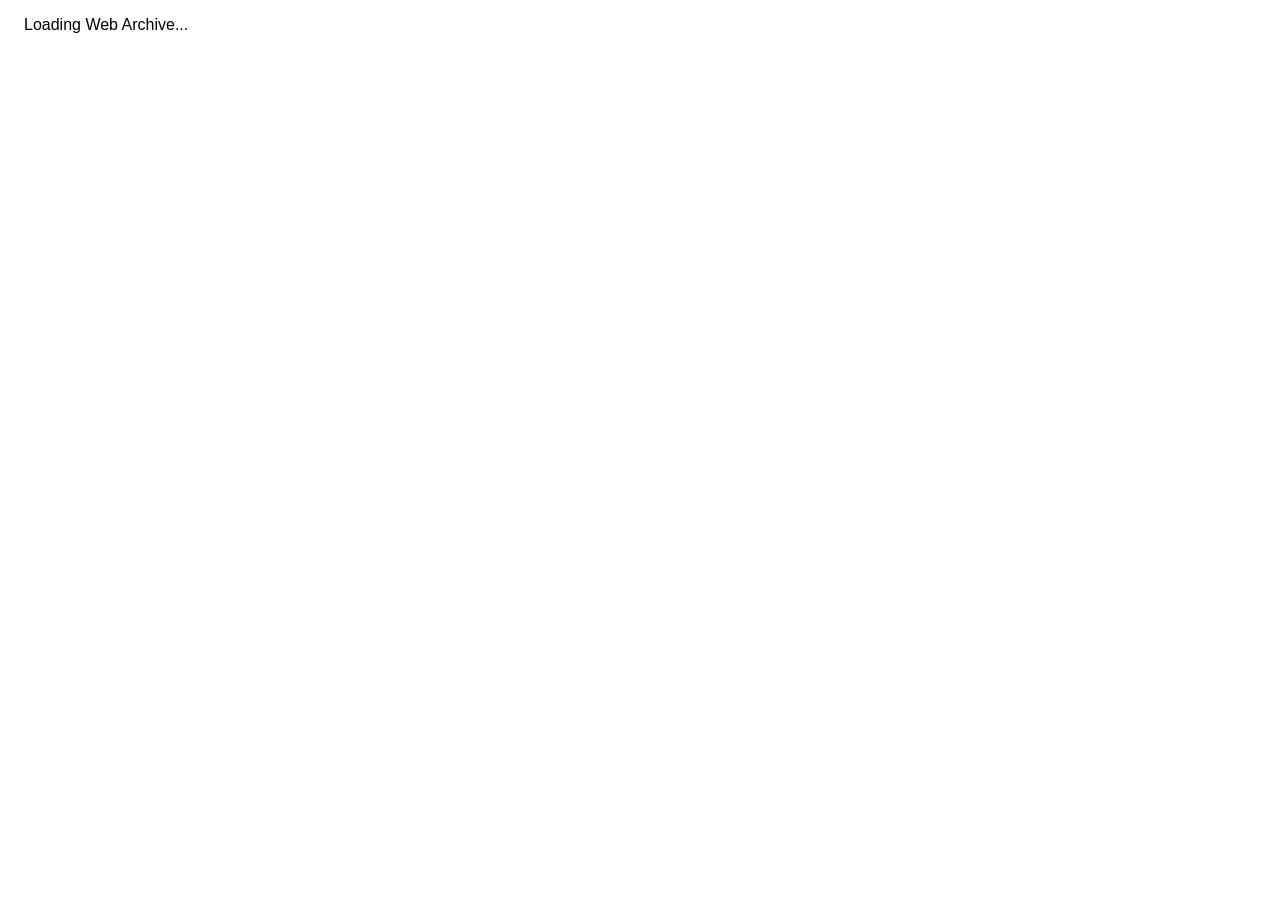
==== index.html @ bb8e271a "Initial commit" ====
<html>
<head>
</head>
<body>
<div style="font-family: sans-serif; font-size: 16px; margin: 1em" id="msg">Loading Web Archive...</div>
<script src="/index.js"></script>
<script src="/init.js"></script>
</body>
</html>
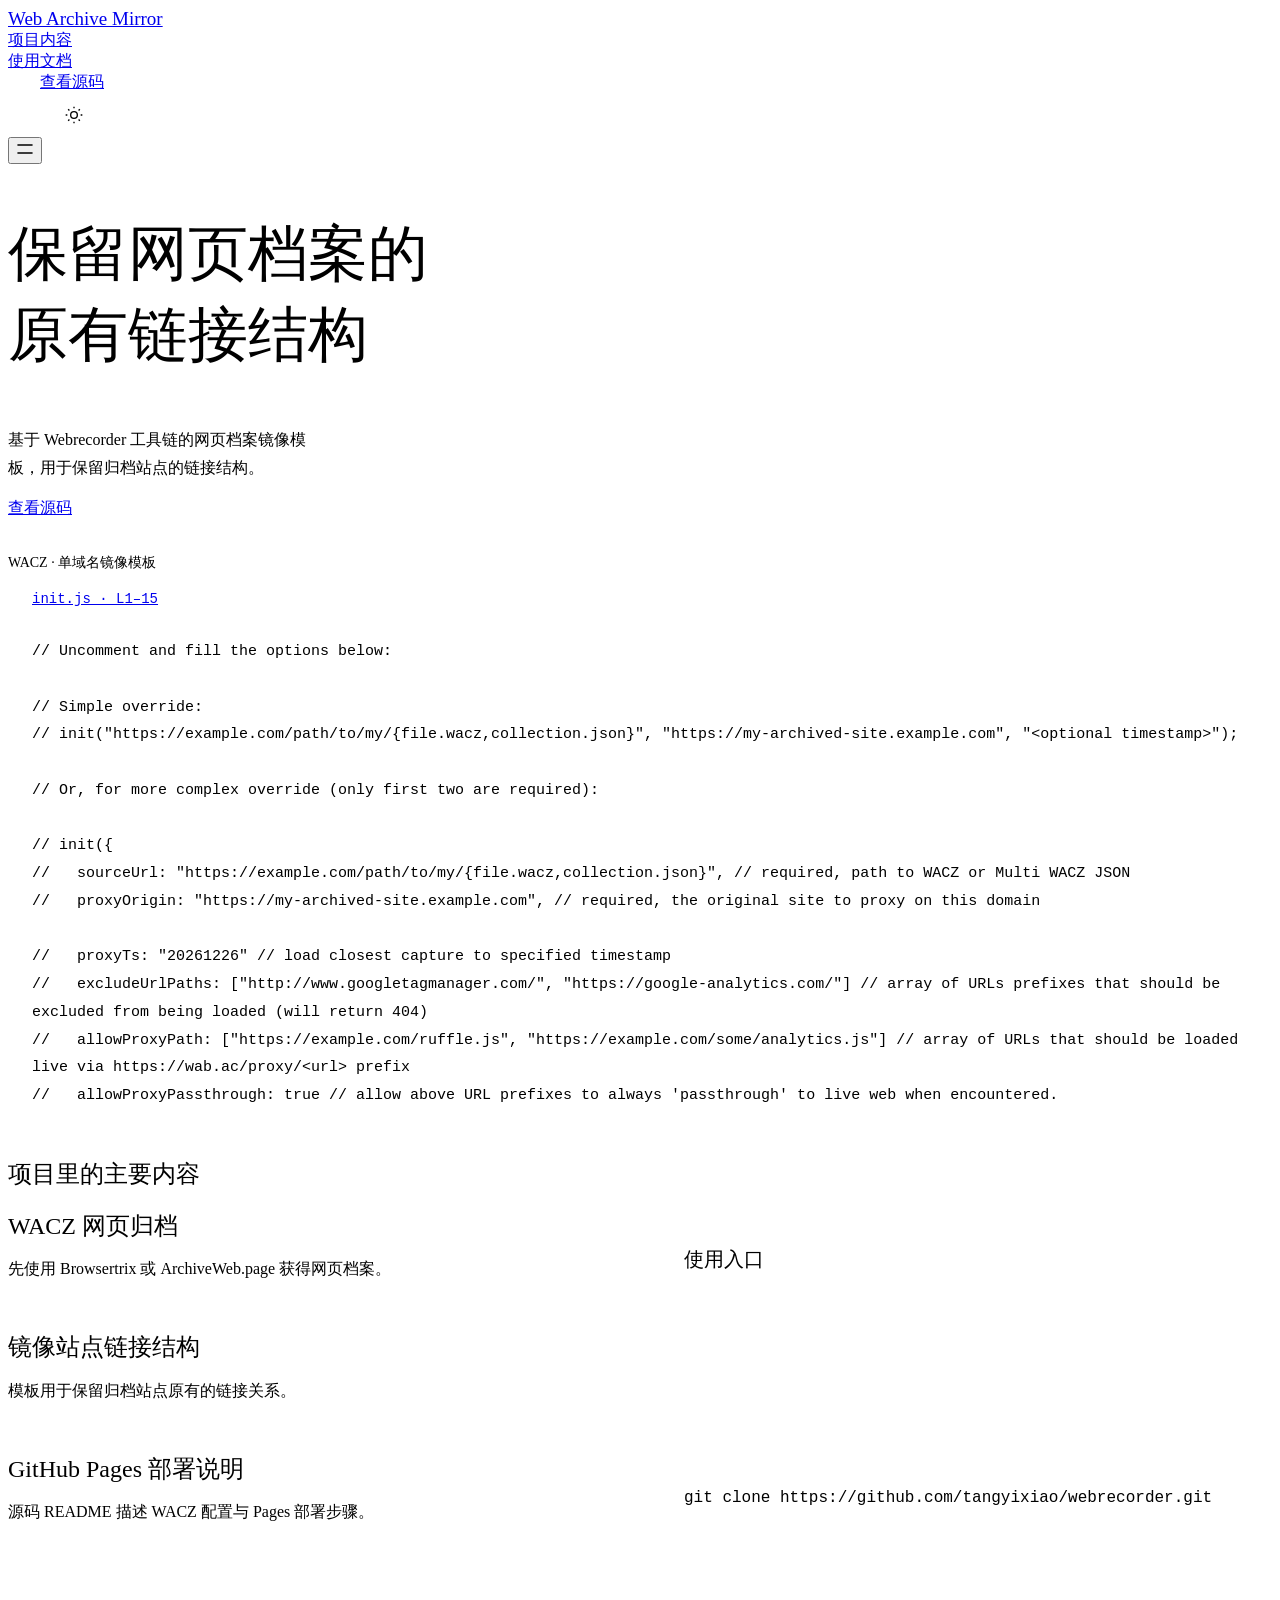
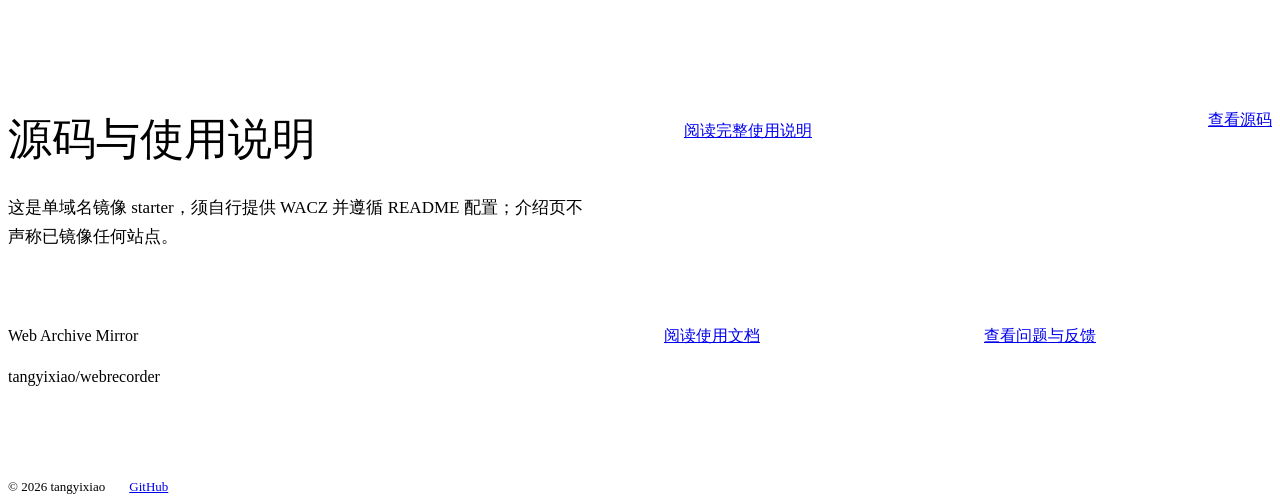
==== commit b8d0881c: "docs(pages): add project introduction website" ====
--- a/index.html
+++ b/index.html
@@ -1,9 +1,29 @@
-<html>
-<head>
-</head>
-<body>
-<div style="font-family: sans-serif; font-size: 16px; margin: 1em" id="msg">Loading Web Archive...</div>
-<script src="/index.js"></script>
-<script src="/init.js"></script>
-</body>
-</html>
+<!doctype html><html lang="zh-CN" data-type="software" data-radius="sharp" data-buttons="solid" data-motion data-page-mode="short" data-project="webrecorder"><head><meta charset="utf-8"><meta name="viewport" content="width=device-width, initial-scale=1, viewport-fit=cover"><meta name="page-type" content="software"><meta name="site-kind" content="software"><title>Web Archive Mirror · 保留网页档案的 原有链接结构</title><meta name="description" content="基于 Webrecorder 工具链的网页档案镜像模板，用于保留归档站点的链接结构。"><link rel="stylesheet" href="assets/system.css"><link rel="stylesheet" href="assets/ui/cards.css"><link rel="stylesheet" href="assets/motion/motion.css"><link rel="stylesheet" href="assets/layout/layout.css"><link rel="stylesheet" href="assets/page.css"><!-- <html lang="en" data-radius="sharp">; keep this <style> after the links: layout.css resets --ly-scale -->
+<style>
+:root {
+  --p-bg: #fafafa; --p-surface: #f0f1f3; --p-ink: #171717; --p-muted: #595959;
+  --p-accent: #1748ca; --p-accent-ink: #fafafa; --p-action: #1748ca; --p-action-ink: #fafafa;
+  --p-inv-bg: #171717; --p-inv-surface: #242424; --p-inv-ink: #fafafa; --p-inv-muted: #9b9b9b;
+  --p-inv-accent: #fafafa; --p-inv-accent-ink: #171717; --p-inv-action: #fafafa; --p-inv-action-ink: #171717;
+  --font-display: "Geist", system-ui, sans-serif;
+  --font-text: "Geist", system-ui, sans-serif;
+  --font-mono: "Geist Mono", ui-monospace, "SFMono-Regular", Menlo, Consolas, monospace;
+  --display-weight: 500;
+  --display-tracking: -0.035em;
+  --display-tracking-xl: -0.045em;
+}
+</style><style>html[data-theme="light"]{--p-bg:#fafafa;--p-surface:#f0f1f3;--p-ink:#171717;--p-muted:#595959;--p-accent:#1748ca;--p-accent-ink:#ffffff;--p-action:#1748ca;--p-action-ink:#ffffff;color-scheme:light}html[data-theme="dark"]{--p-bg:#131517;--p-surface:#202427;--p-ink:#f0f1f2;--p-muted:#b5bbc1;--p-accent:#a4c2ff;--p-accent-ink:#131517;--p-action:#a4c2ff;--p-action-ink:#131517;color-scheme:dark}</style><script src="assets/theme.js"></script><link rel="icon" href="favicon.svg" type="image/svg+xml"></head><body><!-- source: tangyixiao/webrecorder; hero: split; brand/material override of dealer recorded in plans. --><header class="nav"><div class="wrap nav__bar"><a class="skip-link" href="#top">跳到正文</a><a class="nav__logo" href="#top">Web Archive Mirror</a><nav class="nav__links" aria-label="章节导航"><div class="nav__item"><a class="nav__link" href="#work">项目内容</a></div><div class="nav__item"><a class="nav__link" href="docs.html">使用文档</a></div></nav><div class="nav__actions"><a class="btn btn--primary" href="https://github.com/tangyixiao/webrecorder">查看源码</a><button class="theme-toggle" type="button" data-theme-toggle aria-label="切换深浅色" aria-pressed="false"><svg width="20" height="20" viewBox="0 0 24 24" fill="none" stroke="currentColor" stroke-width="1.6" aria-hidden="true"><circle cx="12" cy="12" r="4"/><path d="M12 2v2m0 16v2M2 12h2m16 0h2M5 5l1.5 1.5m11 11L19 19M5 19l1.5-1.5m11-11L19 5"/></svg></button></div><button class="nav__toggle" type="button" aria-expanded="false" aria-label="菜单"><svg width="18" height="18" viewBox="0 0 18 18" aria-hidden="true"><path d="M2 5h14M2 13h14" stroke="currentColor" stroke-width="1.6" stroke-linecap="round"/></svg></button></div></header><main><section class="hero hero--split" id="top"><div class="wrap"><div class="hero-text grid hero__grid"><div class="hero__text span-5"><h1 id="hero-h">保留网页档案的<br>原有链接结构</h1><p class="hero__lead">基于 Webrecorder 工具链的网页档案镜像模板，用于保留归档站点的链接结构。</p><div class="btn-row"><a class="btn btn--primary" href="https://github.com/tangyixiao/webrecorder">查看源码</a></div><p class="project-fact">WACZ · 单域名镜像模板</p></div><div class="hero__media span-6 start-7 material-media"><div class="source-preview" data-visual><a class="source-path" href="https://github.com/tangyixiao/webrecorder/blob/bb8e271a82b9e093eb609e6050a3a0c9da90dc49/init.js#L1-L15">init.js · L1–15</a><pre><code>// Uncomment and fill the options below:
+
+// Simple override:
+// init(&quot;https://example.com/path/to/my/{file.wacz,collection.json}&quot;, &quot;https://my-archived-site.example.com&quot;, &quot;&lt;optional timestamp&gt;&quot;);
+
+// Or, for more complex override (only first two are required):
+
+// init({
+//   sourceUrl: &quot;https://example.com/path/to/my/{file.wacz,collection.json}&quot;, // required, path to WACZ or Multi WACZ JSON
+//   proxyOrigin: &quot;https://my-archived-site.example.com&quot;, // required, the original site to proxy on this domain
+
+//   proxyTs: &quot;20261226&quot; // load closest capture to specified timestamp
+//   excludeUrlPaths: [&quot;http://www.googletagmanager.com/&quot;, &quot;https://google-analytics.com/&quot;] // array of URLs prefixes that should be excluded from being loaded (will return 404)
+//   allowProxyPath: [&quot;https://example.com/ruffle.js&quot;, &quot;https://example.com/some/analytics.js&quot;] // array of URLs that should be loaded live via https://wab.ac/proxy/&lt;url&gt; prefix
+//   allowProxyPassthrough: true // allow above URL prefixes to always &#x27;passthrough&#x27; to live web when encountered.</code></pre></div></div></div></div></section><section class="section ground-surface" id="work"><div class="wrap"><div class="section-head"><h2>项目里的主要内容</h2></div><div class="work-grid"><ul class="feature-rows"><li><h3>WACZ 网页归档</h3><p>先使用 Browsertrix 或 ArchiveWeb.page 获得网页档案。</p></li><li><h3>镜像站点链接结构</h3><p>模板用于保留归档站点原有的链接关系。</p></li><li><h3>GitHub Pages 部署说明</h3><p>源码 README 描述 WACZ 配置与 Pages 部署步骤。</p></li></ul><div class="work-material"><div class="usage-block"><p>使用入口</p><pre><code>git clone https://github.com/tangyixiao/webrecorder.git</code></pre><a class="link" href="https://github.com/tangyixiao/webrecorder/blob/main/README.md">阅读完整使用说明</a></div></div></div></div></section></main><footer class="footer closing footer--columns" id="use"><div class="wrap"><div class="closing-head"><h2>源码与使用说明</h2><p>这是单域名镜像 starter，须自行提供 WACZ 并遵循 README 配置；介绍页不声称已镜像任何站点。</p><a class="btn btn--primary" href="https://github.com/tangyixiao/webrecorder">查看源码</a></div><div class="closing-directory"><div class="footer__grid"><div><p class="footer-name">Web Archive Mirror</p><p>tangyixiao/webrecorder</p></div><div class="resource-links"><a class="link" href="https://github.com/tangyixiao/webrecorder/blob/main/README.md">阅读使用文档</a><a class="link" href="https://github.com/tangyixiao/webrecorder/issues">查看问题与反馈</a></div></div><div class="footer__legal"><span>© 2026 tangyixiao</span><a href="https://github.com/tangyixiao/webrecorder">GitHub</a></div></div></div></footer><script type="module" src="assets/system.js"></script><script type="module" src="assets/motion/motion.js"></script><script type="module" src="assets/layout/layout.js"></script></body></html>
--- a/assets/page.css
+++ b/assets/page.css
@@ -0,0 +1,30 @@
+/* Page composition over the unmodified taste system. Source excerpts and photographs are the work. */
+:root{--font-text:"Geist","PingFang SC","Microsoft YaHei",sans-serif;--font-display:"Geist","PingFang SC","Microsoft YaHei",sans-serif}
+h1,h2,h3{font-weight:500;text-wrap:balance}h1{max-width:16ch}p{line-height:1.75}.nav__logo{font-size:19px;max-width:45%;overflow-wrap:anywhere}.nav__links{margin-left:auto}.nav__actions{margin-left:32px}.project-fact{margin-top:32px;font-size:14px;color:var(--muted)}
+.hero__text{min-width:0}.hero__lead{max-width:40ch}.hero__media.material-media{background:none;border:0;box-shadow:none}.hero__media.material-media> *{width:100%;height:100%;display:block}.material-media .source-preview{height:100%;min-height:480px}.project-picture{display:block;overflow:hidden;width:100%;height:100%;background:var(--surface)}.project-picture img{width:100%;height:100%;object-fit:cover;display:block}.picture--contain img{object-fit:contain}.picture--contain{background:var(--surface)}
+.material-stage{overflow:hidden;min-height:0}.material-stage>.project-picture{border-radius:0;background:transparent}.material-stage .picture--contain img{object-fit:contain}.source-preview{display:flex;flex-direction:column;border:1px solid var(--line);background:var(--surface);overflow:hidden;border-radius:var(--r-lg);color:var(--ink)}.source-path{font:500 14px/1.5 var(--font-mono);padding:20px 24px;border-bottom:1px solid var(--line);overflow-wrap:anywhere}.source-preview pre{margin:0;padding:28px 24px;overflow:auto;white-space:pre-wrap;overflow-wrap:anywhere;min-height:0;font:400 15px/1.85 var(--font-mono);color:var(--ink)}
+.project-fact:empty{display:none}.statement-source{margin-top:48px;height:320px}.statement-source .source-preview{height:100%}.hero--statement h1{max-width:18ch}.hero--statement .hero__lead{max-width:62ch}.hero--statement .hero__in{max-width:none}
+.hero__head{display:grid;grid-template-columns:minmax(0,7fr) minmax(0,4fr);gap:72px}.hero--product h1{font-size:clamp(42px,5vw,72px);max-width:18ch;letter-spacing:-.035em;line-height:1.1}.hero--product .hero__lead{margin-top:0}.hero--product .material-stage{height:100%;min-height:260px;margin-top:32px}.product-intro{align-self:start}.product-intro .project-fact{margin-top:24px}
+.work-grid{display:grid;grid-template-columns:minmax(0,5fr) minmax(0,6fr);gap:calc(100% / 12 + 24px)}.feature-rows{margin:0;padding:0;list-style:none}.feature-rows li{padding:24px 0;border-bottom:1px solid var(--line)}.feature-rows li:first-child{padding-top:0}.feature-rows h3{font-size:24px;line-height:1.4;margin:0 0 12px}.feature-rows p{margin:0;font-size:16px;line-height:1.75}.work-material{min-width:0;min-height:400px}.usage-block{height:100%;background:var(--surface);padding:32px;border:1px solid var(--line);border-radius:var(--r-lg);display:flex;flex-direction:column;gap:24px;justify-content:center}.usage-block>p{font-size:20px;margin:0}.usage-block pre{font:400 16px/1.8 var(--font-mono);margin:0;white-space:pre-wrap;overflow-wrap:anywhere}.usage-block .link{align-self:flex-start}.supporting-pictures{display:grid;grid-template-columns:1fr;gap:24px;height:100%;max-height:480px}.supporting-pictures>.project-picture{min-height:0;max-height:228px}.supporting-pictures>.project-picture:only-child{max-height:480px}
+.photo-pair{display:grid;grid-template-columns:1fr 1fr;gap:24px;height:calc(100% - 140px);min-height:300px;max-height:520px}.photo-pair a{display:block;overflow:hidden}.photo-pair img{width:100%;height:100%;object-fit:cover;display:block}.flag-field{display:grid;grid-template-columns:repeat(4,1fr);gap:48px;align-items:center;justify-items:center;width:100%;height:100%}.flag-field a{display:block;width:100%;overflow:hidden}.flag-field img{display:block;width:100%;height:auto;max-height:320px;object-fit:contain;image-rendering:auto}
+.closing-head{display:grid;grid-template-columns:1fr auto;gap:24px 72px;align-content:start}.closing-head h2{grid-column:1;font-size:clamp(30px,3.4vw,48px);margin:0}.closing-head>p{grid-column:1;max-width:68ch;margin:0;font-size:17px}.closing-head>.btn{grid-column:2;grid-row:1/3;align-self:start}.closing-directory{display:flex;flex-direction:column;justify-content:flex-end;min-height:0}.footer.closing>.wrap{display:grid;grid-template-rows:1fr 1fr;gap:48px}.footer__grid{display:grid;grid-template-columns:1fr 1fr;gap:48px}.footer-name{font-size:32px;line-height:1.3;font-weight:500;margin:0 0 16px}.footer__grid p{font-size:16px}.resource-links{display:grid;grid-template-columns:1fr 1fr;gap:18px 32px;align-content:start}.resource-links .link{font-size:16px;overflow-wrap:anywhere;justify-self:start}.footer__legal{display:flex;align-items:baseline;flex-wrap:wrap;gap:24px;font-size:13px;border-top:1px solid var(--line);margin-top:48px;padding-top:24px}.credits summary{cursor:pointer}.credits ul{padding-left:16px}.credits a{overflow-wrap:anywhere}
+html[data-project="OJ-NEXUS"] .source-preview,html[data-project="OJ-NEXUS"] .usage-block{border-radius:4px}html[data-project="OJ-NEXUS"] *{animation:none!important}
+@media(min-width:640px) and (max-width:1023px){.work-grid{grid-template-columns:1fr;gap:32px}.feature-rows{display:grid;grid-template-columns:repeat(3,1fr);gap:24px}.feature-rows li{padding:0;border:0}.feature-rows h3{font-size:20px}.work-material{min-height:260px;height:300px}.hero__head{gap:32px}.material-media .source-preview{min-height:240px}.photo-pair{height:440px}.statement-source{height:300px}}
+@media(max-width:639px){.nav__logo{font-size:16px;max-width:48%}.nav__actions{margin-left:auto}.nav__actions .btn{padding-inline:16px;font-size:14px}.hero--split h1,.hero--statement h1,.hero--product h1{font-size:clamp(30px,9vw,38px);line-height:1.15;max-width:18ch}.hero__lead{font-size:18px;line-height:1.65}.project-fact{margin-top:16px;font-size:13px}.hero__media.material-media{height:auto;min-height:0;flex:1}.material-media .source-preview{min-height:0;height:100%}.source-path{padding:12px 16px;font-size:13px}.source-preview pre{padding:16px;font-size:13px;line-height:1.7}.hero__head{display:block}.hero--product .hero__lead{margin-top:20px}.hero--product .material-stage{min-height:180px;margin-top:24px;flex:1}.hero--product .hero__in{display:flex;flex-direction:column}.hero--product .product-intro .project-fact{margin-top:16px}.work-grid{grid-template-columns:1fr;gap:32px}.feature-rows{display:block}.feature-rows li{padding:16px 0}.feature-rows h3{font-size:20px;margin-bottom:8px}.feature-rows p{font-size:16px}.work-material{min-height:220px;height:260px}.usage-block{padding:24px;gap:16px}.usage-block pre{font-size:14px}.photo-pair{grid-template-columns:1fr;gap:16px;height:calc(100% - 130px);max-height:none;min-height:0}.photo-pair a{min-height:180px}.flag-field{grid-template-columns:repeat(2,1fr);gap:24px}.flag-field img{max-height:140px}.statement-source{height:220px;margin-top:24px}.closing-head{display:flex;flex-direction:column;gap:24px}.closing-head>p{font-size:16px}.closing-head>.btn{align-self:stretch}.footer.closing>.wrap{grid-template-rows:auto 1fr;gap:48px}.footer__grid{grid-template-columns:1fr;gap:24px}.footer-name{font-size:28px}.resource-links{gap:16px}.footer__legal{margin-top:32px;gap:16px}.supporting-pictures{max-height:260px;grid-template-columns:1fr 1fr;gap:12px}.supporting-pictures>.project-picture{max-height:none}.photo-pair img{object-fit:cover}#work:has(.work-grid){--hm:2}#use{--hm:2}}
+.skip-link{position:absolute;left:-10000px;top:auto;width:1px;height:1px;overflow:hidden}.skip-link:focus{left:var(--gutter);top:8px;width:auto;height:auto;background:var(--bg);padding:16px;z-index:20}.hero__head>:first-child{grid-column:1}.hero__head>.product-intro{grid-column:2}.hero--product .hero__stage.material-stage{border-radius:0}
+@media(min-width:640px) and (max-width:1023px){.work-material{height:42vh;min-height:320px}.supporting-pictures{max-height:none}.supporting-pictures>.project-picture:only-child{max-height:none}.supporting-pictures>.project-picture{max-height:none;flex:1}.supporting-pictures{grid-template-rows:1fr 1fr}}
+@media(max-width:639px){#work:has(.work-grid),#use{--hm:1}.nav__logo{max-width:53%;font-size:15px}.nav__actions{margin-left:auto}.nav__actions .btn{padding-inline:12px}.hero--product .hero__stage.material-stage{aspect-ratio:auto;flex:1}.hero__head>:first-child,.hero__head>.product-intro{grid-column:auto}}
+.theme-toggle{height:44px;width:44px;display:grid;place-items:center;flex:0 0 44px;cursor:pointer;color:var(--ink);background:transparent;border:1px solid var(--line);border-radius:var(--r-btn);margin-left:12px;transition:background 180ms,transform 180ms}.theme-toggle:hover{background:var(--surface)}.theme-toggle:active{transform:translateY(1px)}.theme-toggle:focus-visible{outline:2px solid var(--accent);outline-offset:3px}
+@media(min-width:1024px){.work-material{height:500px;min-height:500px}.work-material>.source-preview{height:100%}.hero--split h1{font-size:clamp(38px,4.5vw,64px)}}
+@media(max-width:639px){.nav__logo{max-width:42%;font-size:14px}.nav__actions{margin-left:auto}.nav__toggle{margin-left:8px}.theme-toggle{margin-left:8px;width:36px;flex-basis:36px;height:40px}.nav__actions .btn{font-size:13px;padding-inline:10px}.nav__logo{line-height:1.3}.hero--product h1{font-size:32px}.source-path{line-height:1.6}}
+@media(min-width:1024px){.hero__head{grid-template-columns:repeat(12,minmax(0,1fr));gap:24px;align-items:start}.hero__head>:first-child{grid-column:1/span 6}.hero__head>.product-intro{grid-column:7/span 6}.hero--product h1,.hero--split h1{font-size:60px}.work-grid{grid-template-columns:repeat(12,minmax(0,1fr));gap:24px}.feature-rows{grid-column:1/span 6;padding-right:48px}.work-material{grid-column:7/span 6}.work-grid .source-preview{height:100%}}
+@media(min-width:640px) and (max-width:1023px){.hero__head{display:block}.product-intro{margin-top:24px}.product-intro .hero__lead{max-width:60ch}.hero--product h1{max-width:none}.hero__head .project-fact{margin-top:16px}.hero--product .hero__stage.material-stage{margin-top:24px}}
+@media(max-width:639px){.work-material{height:236px;min-height:236px}.feature-rows h3{font-size:19px}.feature-rows li{padding:14px 0}.feature-rows p{line-height:1.65}}
+@media(min-width:1024px){.work-material{height:min(500px,calc(100svh - 300px));min-height:0}.hero--product h1{font-size:clamp(40px,4.16vw,60px)}}
+.work-material>.source-preview{height:100%}.source-preview pre{flex:1}.usage-block{justify-content:space-between}.supporting-pictures:has(>:only-child){grid-template-rows:1fr}
+/* Real quoted source can contain arrays, Markdown brackets and the word placeholder.
+   Keep kit diagnostics intact, but do not outline authentic source as unfinished page copy. */
+.source-preview code[data-placeholder],.usage-block code[data-placeholder],.docs-markdown [data-placeholder]{outline:none}
+.hero--product .hero__stage.material-stage{background:none}
+.nav:not(.is-open) .nav__actions>.theme-toggle{display:grid}
+@media(max-width:639px){.nav__logo{white-space:normal;max-width:40%;font-size:13px;line-height:1.35;min-width:0}.nav__bar{gap:8px}.nav__actions{gap:8px}.nav .nav__actions>.theme-toggle{margin-left:0}}
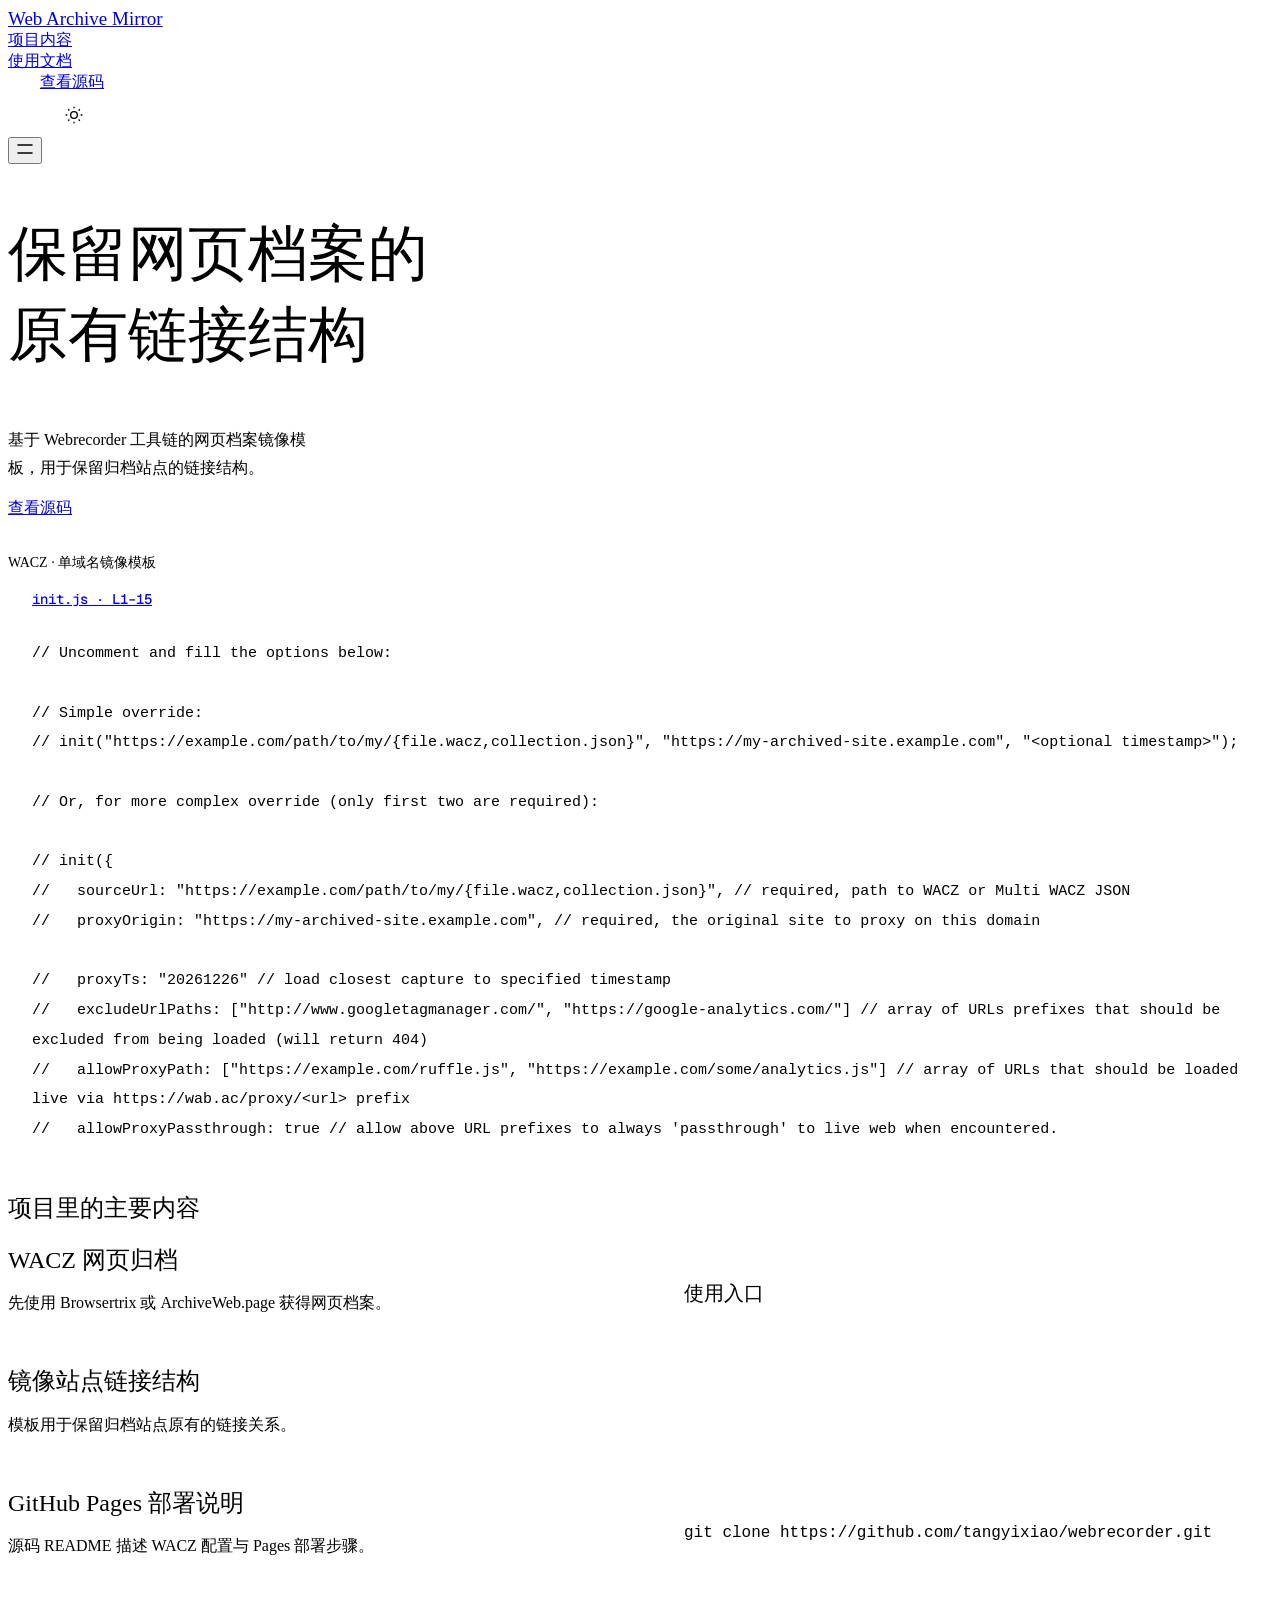
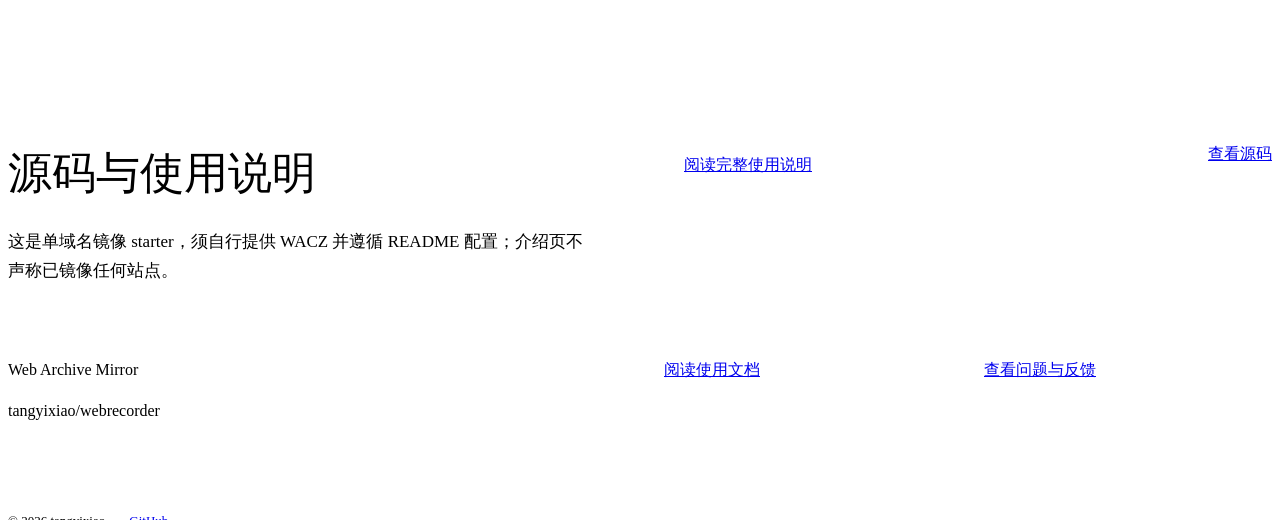
==== commit 2e6e1a40: "docs(pages): polish source and mobile presentation" ====
--- a/index.html
+++ b/index.html
@@ -1,4 +1,4 @@
-<!doctype html><html lang="zh-CN" data-type="software" data-radius="sharp" data-buttons="solid" data-motion data-page-mode="short" data-project="webrecorder"><head><meta charset="utf-8"><meta name="viewport" content="width=device-width, initial-scale=1, viewport-fit=cover"><meta name="page-type" content="software"><meta name="site-kind" content="software"><title>Web Archive Mirror · 保留网页档案的 原有链接结构</title><meta name="description" content="基于 Webrecorder 工具链的网页档案镜像模板，用于保留归档站点的链接结构。"><link rel="stylesheet" href="assets/system.css"><link rel="stylesheet" href="assets/ui/cards.css"><link rel="stylesheet" href="assets/motion/motion.css"><link rel="stylesheet" href="assets/layout/layout.css"><link rel="stylesheet" href="assets/page.css"><!-- <html lang="en" data-radius="sharp">; keep this <style> after the links: layout.css resets --ly-scale -->
+<!doctype html><html lang="zh-CN" data-type="software" data-radius="sharp" data-buttons="solid" data-motion data-page-mode="short" data-project="webrecorder"><head><meta charset="utf-8"><meta name="viewport" content="width=device-width, initial-scale=1, viewport-fit=cover"><meta name="page-type" content="software"><meta name="site-kind" content="software"><title>Web Archive Mirror · 保留网页档案的 原有链接结构</title><meta name="description" content="基于 Webrecorder 工具链的网页档案镜像模板，用于保留归档站点的链接结构。"><link rel="stylesheet" href="assets/system.css"><link rel="stylesheet" href="assets/ui/cards.css"><link rel="stylesheet" href="assets/motion/motion.css"><link rel="stylesheet" href="assets/layout/layout.css"><link rel="stylesheet" href="assets/fonts/fonts.css"><link rel="stylesheet" href="assets/page.css"><!-- <html lang="en" data-radius="sharp">; keep this <style> after the links: layout.css resets --ly-scale -->
 <style>
 :root {
   --p-bg: #fafafa; --p-surface: #f0f1f3; --p-ink: #171717; --p-muted: #595959;
--- a/assets/fonts/fonts.css
+++ b/assets/fonts/fonts.css
@@ -0,0 +1,42 @@
+@font-face {
+  font-family: 'Geist';
+  font-style: normal;
+  font-weight: 400;
+  font-display: swap;
+  src: url(c2bef016fb9b4bcd.woff2) format('truetype');
+}
+@font-face {
+  font-family: 'Geist';
+  font-style: normal;
+  font-weight: 500;
+  font-display: swap;
+  src: url(541119bccb21575e.woff2) format('truetype');
+}
+@font-face {
+  font-family: 'Geist';
+  font-style: normal;
+  font-weight: 600;
+  font-display: swap;
+  src: url(011cb50bc76b8e25.woff2) format('truetype');
+}
+@font-face {
+  font-family: 'Geist';
+  font-style: normal;
+  font-weight: 700;
+  font-display: swap;
+  src: url(e374eee52bb36e03.woff2) format('truetype');
+}
+@font-face {
+  font-family: 'Geist Mono';
+  font-style: normal;
+  font-weight: 400;
+  font-display: swap;
+  src: url(706d7515d64b1e19.woff2) format('truetype');
+}
+@font-face {
+  font-family: 'Geist Mono';
+  font-style: normal;
+  font-weight: 500;
+  font-display: swap;
+  src: url(e858776f9ad0d058.woff2) format('truetype');
+}
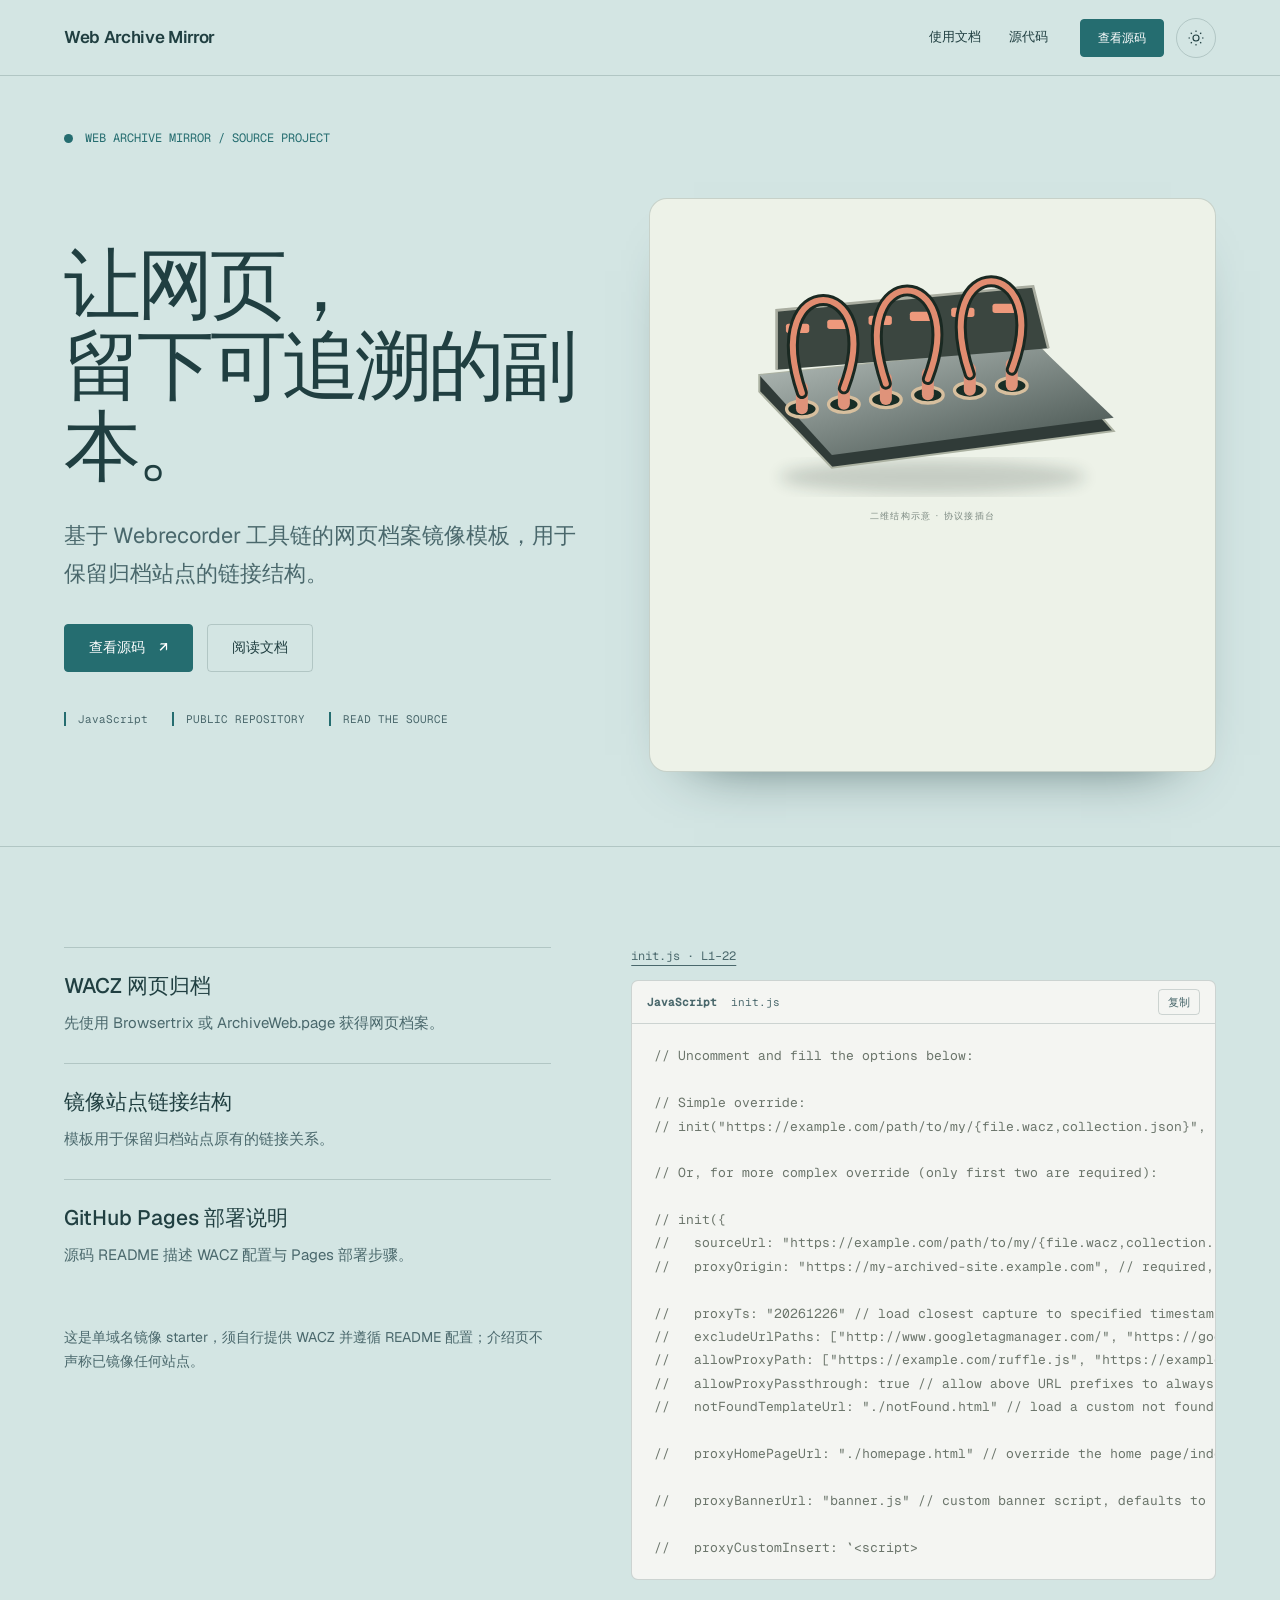
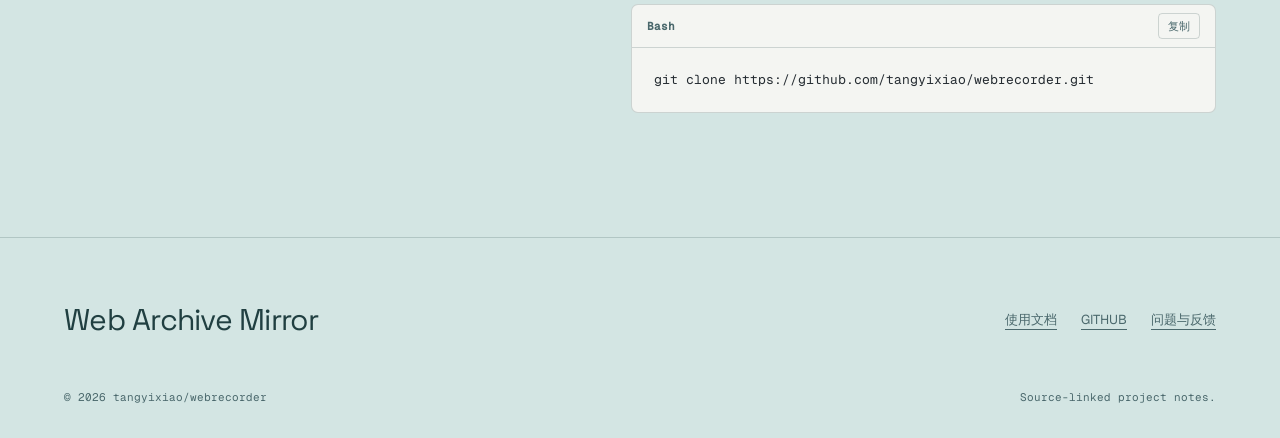
==== commit 8ecd40bb: "docs(pages): polish source and mobile presentation" ====
--- a/index.html
+++ b/index.html
@@ -1,29 +1,22 @@
-<!doctype html><html lang="zh-CN" data-type="software" data-radius="sharp" data-buttons="solid" data-motion data-page-mode="short" data-project="webrecorder"><head><meta charset="utf-8"><meta name="viewport" content="width=device-width, initial-scale=1, viewport-fit=cover"><meta name="page-type" content="software"><meta name="site-kind" content="software"><title>Web Archive Mirror · 保留网页档案的 原有链接结构</title><meta name="description" content="基于 Webrecorder 工具链的网页档案镜像模板，用于保留归档站点的链接结构。"><link rel="stylesheet" href="assets/system.css"><link rel="stylesheet" href="assets/ui/cards.css"><link rel="stylesheet" href="assets/motion/motion.css"><link rel="stylesheet" href="assets/layout/layout.css"><link rel="stylesheet" href="assets/fonts/fonts.css"><link rel="stylesheet" href="assets/page.css"><!-- <html lang="en" data-radius="sharp">; keep this <style> after the links: layout.css resets --ly-scale -->
-<style>
-:root {
-  --p-bg: #fafafa; --p-surface: #f0f1f3; --p-ink: #171717; --p-muted: #595959;
-  --p-accent: #1748ca; --p-accent-ink: #fafafa; --p-action: #1748ca; --p-action-ink: #fafafa;
-  --p-inv-bg: #171717; --p-inv-surface: #242424; --p-inv-ink: #fafafa; --p-inv-muted: #9b9b9b;
-  --p-inv-accent: #fafafa; --p-inv-accent-ink: #171717; --p-inv-action: #fafafa; --p-inv-action-ink: #171717;
-  --font-display: "Geist", system-ui, sans-serif;
-  --font-text: "Geist", system-ui, sans-serif;
-  --font-mono: "Geist Mono", ui-monospace, "SFMono-Regular", Menlo, Consolas, monospace;
-  --display-weight: 500;
-  --display-tracking: -0.035em;
-  --display-tracking-xl: -0.045em;
-}
-</style><style>html[data-theme="light"]{--p-bg:#fafafa;--p-surface:#f0f1f3;--p-ink:#171717;--p-muted:#595959;--p-accent:#1748ca;--p-accent-ink:#ffffff;--p-action:#1748ca;--p-action-ink:#ffffff;color-scheme:light}html[data-theme="dark"]{--p-bg:#131517;--p-surface:#202427;--p-ink:#f0f1f2;--p-muted:#b5bbc1;--p-accent:#a4c2ff;--p-accent-ink:#131517;--p-action:#a4c2ff;--p-action-ink:#131517;color-scheme:dark}</style><script src="assets/theme.js"></script><link rel="icon" href="favicon.svg" type="image/svg+xml"></head><body><!-- source: tangyixiao/webrecorder; hero: split; brand/material override of dealer recorded in plans. --><header class="nav"><div class="wrap nav__bar"><a class="skip-link" href="#top">跳到正文</a><a class="nav__logo" href="#top">Web Archive Mirror</a><nav class="nav__links" aria-label="章节导航"><div class="nav__item"><a class="nav__link" href="#work">项目内容</a></div><div class="nav__item"><a class="nav__link" href="docs.html">使用文档</a></div></nav><div class="nav__actions"><a class="btn btn--primary" href="https://github.com/tangyixiao/webrecorder">查看源码</a><button class="theme-toggle" type="button" data-theme-toggle aria-label="切换深浅色" aria-pressed="false"><svg width="20" height="20" viewBox="0 0 24 24" fill="none" stroke="currentColor" stroke-width="1.6" aria-hidden="true"><circle cx="12" cy="12" r="4"/><path d="M12 2v2m0 16v2M2 12h2m16 0h2M5 5l1.5 1.5m11 11L19 19M5 19l1.5-1.5m11-11L19 5"/></svg></button></div><button class="nav__toggle" type="button" aria-expanded="false" aria-label="菜单"><svg width="18" height="18" viewBox="0 0 18 18" aria-hidden="true"><path d="M2 5h14M2 13h14" stroke="currentColor" stroke-width="1.6" stroke-linecap="round"/></svg></button></div></header><main><section class="hero hero--split" id="top"><div class="wrap"><div class="hero-text grid hero__grid"><div class="hero__text span-5"><h1 id="hero-h">保留网页档案的<br>原有链接结构</h1><p class="hero__lead">基于 Webrecorder 工具链的网页档案镜像模板，用于保留归档站点的链接结构。</p><div class="btn-row"><a class="btn btn--primary" href="https://github.com/tangyixiao/webrecorder">查看源码</a></div><p class="project-fact">WACZ · 单域名镜像模板</p></div><div class="hero__media span-6 start-7 material-media"><div class="source-preview" data-visual><a class="source-path" href="https://github.com/tangyixiao/webrecorder/blob/bb8e271a82b9e093eb609e6050a3a0c9da90dc49/init.js#L1-L15">init.js · L1–15</a><pre><code>// Uncomment and fill the options below:
+<!doctype html><html lang="zh-CN" data-project="webrecorder" data-family="terminal"><head><meta charset="utf-8"><meta name="viewport" content="width=device-width, initial-scale=1"><meta name="description" content="基于 Webrecorder 工具链的网页档案镜像模板，用于保留归档站点的链接结构。"><meta name="color-scheme" content="light dark"><title>Web Archive Mirror · 让网页， 留下可追溯的副本。</title><link rel="stylesheet" href="assets/fonts/fonts.css"><link rel="stylesheet" href="assets/fonts/display.css"><link rel="stylesheet" href="assets/site.css"><link rel="stylesheet" href="assets/docs-v3.css"><link rel="stylesheet" href="assets/three/view3d.css"><link rel="stylesheet" href="assets/polish.css"><style>:root{--font-body:"Geist","PingFang SC","Microsoft YaHei",sans-serif;--font-text:var(--font-body);--model-accent:var(--accent);--font-display:"Space Grotesk","Songti SC","SimSun",serif;--font-mono:"Geist Mono","SFMono-Regular",Consolas,monospace}html[data-theme="light"]{--bg:#D3E5E3;--surface:#EDF2E8;--ink:#203F41;--muted:#4a686c;--accent:#256d70;--accent-ink:#FFFFFF;--line:color-mix(in srgb,#203F41 19%,transparent);color-scheme:light}html[data-theme="dark"]{--bg:#132729;--surface:#203D40;--ink:#E2F1E8;--muted:#9abfc0;--accent:#8ad0cb;--accent-ink:#000000;--line:color-mix(in srgb,#E2F1E8 19%,transparent);color-scheme:dark}</style><script src="assets/theme.js"></script><link rel="icon" type="image/svg+xml" href="favicon.svg"></head><body><header class="nav site-nav"><div class="wrap nav-inner"><a class="skip-link" href="#top">跳到正文</a><a class="site-brand" href="index.html">Web Archive Mirror</a><nav class="site-links" aria-label="项目导航"><a href="docs.html">使用文档</a><a href="https://github.com/tangyixiao/webrecorder">源代码</a></nav><div class="nav-controls"><a class="btn nav-cta" href="https://github.com/tangyixiao/webrecorder">查看源码</a><button class="site-theme" type="button" data-theme-toggle aria-label="切换深浅色" aria-pressed="false"><svg width="18" height="18" viewBox="0 0 24 24" fill="none" stroke="currentColor" stroke-width="1.5" aria-hidden="true"><circle cx="12" cy="12" r="4"/><path d="M12 2v2m0 16v2M2 12h2m16 0h2M5 5l1.5 1.5m11 11L19 19M5 19l1.5-1.5m11-11L19 5"/></svg></button><button class="site-menu-toggle" data-menu-toggle type="button" aria-label="菜单" aria-expanded="false" aria-controls="site-drawer"><svg width="20" height="20" viewBox="0 0 20 20" fill="none" stroke="currentColor" stroke-width="1.4" aria-hidden="true"><path d="M3 6h14M3 14h14"/></svg></button></div></div><nav class="site-drawer" id="site-drawer" hidden><a href="index.html">项目首页</a><a href="docs.html">使用文档</a><a href="https://github.com/tangyixiao/webrecorder">查看源码</a><p class="drawer-note">Web Archive Mirror</p></nav></header><main id="top"><article><section class="terminal-hero"><div class="wrap"><div class="terminal-label">WEB ARCHIVE MIRROR / SOURCE PROJECT</div><div class="terminal-grid"><div><h1 class="terminal-title">让网页，<br>留下可追溯的副本。</h1><p class="lede" style="margin-top:28px">基于 Webrecorder 工具链的网页档案镜像模板，用于保留归档站点的链接结构。</p><div class="actions"><a class="btn" href="https://github.com/tangyixiao/webrecorder">查看源码 <span aria-hidden="true">↗</span></a><a class="btn secondary" href="docs.html">阅读文档</a></div><div class="terminal-facts"><span>JavaScript</span><span>PUBLIC REPOSITORY</span><span>READ THE SOURCE</span></div></div><div class="terminal-stage"><div class="project-3d" data-model="bridge" data-model-lang="zh-CN"><img src="assets/three/fallbacks/bridge.svg" alt="项目结构示意"></div></div></div></div></section><section class="section top-rule"><div class="wrap code-layout"><div><ul class="caps"><li><h3>WACZ 网页归档</h3><p>先使用 Browsertrix 或 ArchiveWeb.page 获得网页档案。</p></li><li><h3>镜像站点链接结构</h3><p>模板用于保留归档站点原有的链接关系。</p></li><li><h3>GitHub Pages 部署说明</h3><p>源码 README 描述 WACZ 配置与 Pages 部署步骤。</p></li></ul><p class="status-note" style="margin-top:30px">这是单域名镜像 starter，须自行提供 WACZ 并遵循 README 配置；介绍页不声称已镜像任何站点。</p></div><div><div class="source-area" id="source-code"><a class="source-link" href="https://github.com/tangyixiao/webrecorder/blob/bb8e271a82b9e093eb609e6050a3a0c9da90dc49/init.js#L1-L22">init.js · L1–22</a><div class="docs-code" data-code-block><div class="docs-code-toolbar"><span class="docs-code-language">JavaScript</span><span class="docs-code-file">init.js</span><button class="docs-code-copy" type="button" data-copy-code aria-label="复制代码">复制</button><span class="docs-copy-status" role="status" aria-live="polite"></span></div><pre tabindex="0"><code class="highlight language-javascript" data-language="javascript"><span class="tok-c1">// Uncomment and fill the options below:</span>
 
-// Simple override:
-// init(&quot;https://example.com/path/to/my/{file.wacz,collection.json}&quot;, &quot;https://my-archived-site.example.com&quot;, &quot;&lt;optional timestamp&gt;&quot;);
+<span class="tok-c1">// Simple override:</span>
+<span class="tok-c1">// init(&quot;https://example.com/path/to/my/{file.wacz,collection.json}&quot;, &quot;https://my-archived-site.example.com&quot;, &quot;&lt;optional timestamp&gt;&quot;);</span>
 
-// Or, for more complex override (only first two are required):
+<span class="tok-c1">// Or, for more complex override (only first two are required):</span>
 
-// init({
-//   sourceUrl: &quot;https://example.com/path/to/my/{file.wacz,collection.json}&quot;, // required, path to WACZ or Multi WACZ JSON
-//   proxyOrigin: &quot;https://my-archived-site.example.com&quot;, // required, the original site to proxy on this domain
+<span class="tok-c1">// init({</span>
+<span class="tok-c1">//   sourceUrl: &quot;https://example.com/path/to/my/{file.wacz,collection.json}&quot;, // required, path to WACZ or Multi WACZ JSON</span>
+<span class="tok-c1">//   proxyOrigin: &quot;https://my-archived-site.example.com&quot;, // required, the original site to proxy on this domain</span>
 
-//   proxyTs: &quot;20261226&quot; // load closest capture to specified timestamp
-//   excludeUrlPaths: [&quot;http://www.googletagmanager.com/&quot;, &quot;https://google-analytics.com/&quot;] // array of URLs prefixes that should be excluded from being loaded (will return 404)
-//   allowProxyPath: [&quot;https://example.com/ruffle.js&quot;, &quot;https://example.com/some/analytics.js&quot;] // array of URLs that should be loaded live via https://wab.ac/proxy/&lt;url&gt; prefix
-//   allowProxyPassthrough: true // allow above URL prefixes to always &#x27;passthrough&#x27; to live web when encountered.</code></pre></div></div></div></div></section><section class="section ground-surface" id="work"><div class="wrap"><div class="section-head"><h2>项目里的主要内容</h2></div><div class="work-grid"><ul class="feature-rows"><li><h3>WACZ 网页归档</h3><p>先使用 Browsertrix 或 ArchiveWeb.page 获得网页档案。</p></li><li><h3>镜像站点链接结构</h3><p>模板用于保留归档站点原有的链接关系。</p></li><li><h3>GitHub Pages 部署说明</h3><p>源码 README 描述 WACZ 配置与 Pages 部署步骤。</p></li></ul><div class="work-material"><div class="usage-block"><p>使用入口</p><pre><code>git clone https://github.com/tangyixiao/webrecorder.git</code></pre><a class="link" href="https://github.com/tangyixiao/webrecorder/blob/main/README.md">阅读完整使用说明</a></div></div></div></div></section></main><footer class="footer closing footer--columns" id="use"><div class="wrap"><div class="closing-head"><h2>源码与使用说明</h2><p>这是单域名镜像 starter，须自行提供 WACZ 并遵循 README 配置；介绍页不声称已镜像任何站点。</p><a class="btn btn--primary" href="https://github.com/tangyixiao/webrecorder">查看源码</a></div><div class="closing-directory"><div class="footer__grid"><div><p class="footer-name">Web Archive Mirror</p><p>tangyixiao/webrecorder</p></div><div class="resource-links"><a class="link" href="https://github.com/tangyixiao/webrecorder/blob/main/README.md">阅读使用文档</a><a class="link" href="https://github.com/tangyixiao/webrecorder/issues">查看问题与反馈</a></div></div><div class="footer__legal"><span>© 2026 tangyixiao</span><a href="https://github.com/tangyixiao/webrecorder">GitHub</a></div></div></div></footer><script type="module" src="assets/system.js"></script><script type="module" src="assets/motion/motion.js"></script><script type="module" src="assets/layout/layout.js"></script></body></html>+<span class="tok-c1">//   proxyTs: &quot;20261226&quot; // load closest capture to specified timestamp</span>
+<span class="tok-c1">//   excludeUrlPaths: [&quot;http://www.googletagmanager.com/&quot;, &quot;https://google-analytics.com/&quot;] // array of URLs prefixes that should be excluded from being loaded (will return 404)</span>
+<span class="tok-c1">//   allowProxyPath: [&quot;https://example.com/ruffle.js&quot;, &quot;https://example.com/some/analytics.js&quot;] // array of URLs that should be loaded live via https://wab.ac/proxy/&lt;url&gt; prefix</span>
+<span class="tok-c1">//   allowProxyPassthrough: true // allow above URL prefixes to always &#39;passthrough&#39; to live web when encountered.</span>
+<span class="tok-c1">//   notFoundTemplateUrl: &quot;./notFound.html&quot; // load a custom not found template from the specified URL</span>
+
+<span class="tok-c1">//   proxyHomePageUrl: &quot;./homepage.html&quot; // override the home page/index.html with custom HTML loaded from this file. Can be overridden ./index.html to show a custom index without loading the web archive</span>
+
+<span class="tok-c1">//   proxyBannerUrl: &quot;banner.js&quot; // custom banner script, defaults to &#39;banner.js&#39;</span>
+
+<span class="tok-c1">//   proxyCustomInsert: `&lt;script&gt;</span></code></pre></div></div><div class="docs-code" data-code-block><div class="docs-code-toolbar"><span class="docs-code-language">Bash</span><button class="docs-code-copy" type="button" data-copy-code aria-label="复制代码">复制</button><span class="docs-copy-status" role="status" aria-live="polite"></span></div><pre tabindex="0"><code class="highlight language-bash" data-language="bash">git<span class="tok-w"> </span>clone<span class="tok-w"> </span>https://github.com/tangyixiao/webrecorder.git</code></pre></div></div></div></section></article></main><footer class="site-footer"><div class="wrap"><div class="footer-top"><span class="footer-name">Web Archive Mirror</span><nav class="footer-links"><a href="docs.html">使用文档</a><a href="https://github.com/tangyixiao/webrecorder">GITHUB</a><a href="https://github.com/tangyixiao/webrecorder/issues">问题与反馈</a></nav></div><div class="footer-bottom"><span>© 2026 tangyixiao/webrecorder</span><span>Source-linked project notes.</span></div></div></footer><script src="assets/site.js" defer></script><script src="assets/docs-v3.js" defer></script><script type="module" src="assets/three/view3d.js"></script></body></html>
--- a/assets/fonts/display.css
+++ b/assets/fonts/display.css
@@ -0,0 +1,14 @@
+@font-face {
+  font-family: 'Space Grotesk';
+  font-style: normal;
+  font-weight: 400;
+  font-display: swap;
+  src: url(0dfc29fde7d95ca6.woff2) format('truetype');
+}
+@font-face {
+  font-family: 'Space Grotesk';
+  font-style: normal;
+  font-weight: 600;
+  font-display: swap;
+  src: url(d03f1389be8c7cea.woff2) format('truetype');
+}
--- a/assets/site.css
+++ b/assets/site.css
@@ -0,0 +1,26 @@
+/* Shared accessibility and reading primitives. Project compositions are separate. */
+*{box-sizing:border-box}html{scroll-behavior:smooth;scroll-padding-top:90px}body{margin:0;background:var(--bg);color:var(--ink);font:400 16px/1.75 var(--font-body);-webkit-font-smoothing:antialiased}a{color:inherit;text-decoration-thickness:1px;text-underline-offset:5px}button,input{font:inherit}button,a{-webkit-tap-highlight-color:transparent}button{cursor:pointer}button:focus-visible,a:focus-visible,input:focus-visible{outline:3px solid var(--accent);outline-offset:4px}img{display:block;max-width:100%;height:auto}p{margin:0 0 1em}h1,h2,h3{line-height:1.18;font-weight:500;margin:0;text-wrap:balance}h1,h2{font-family:var(--font-display)}h1{letter-spacing:-.055em}h2{font-size:clamp(30px,4vw,54px);letter-spacing:-.035em}h3{font-size:21px}ul{padding-left:1.2em}.wrap{max-width:1440px;margin:auto;padding:0 64px}.eyebrow{font:500 12px/1.5 var(--font-mono);letter-spacing:.12em;text-transform:uppercase;color:var(--accent)}.lede{font-size:clamp(17px,1.7vw,22px);line-height:1.75;color:var(--muted);max-width:42em}.kicker{display:inline-flex;gap:12px;align-items:center;font:500 12px/1.6 var(--font-mono);letter-spacing:.06em}.kicker:before{content:"";width:7px;height:7px;border-radius:50%;background:var(--accent)}.btn{display:inline-flex;justify-content:center;align-items:center;gap:14px;min-height:48px;padding:12px 24px;border:1px solid var(--accent);background:var(--accent);color:var(--accent-ink);text-decoration:none;border-radius:4px;font:500 14px/1.5 var(--font-body);transition:transform .18s,filter .18s}.btn:hover{transform:translateY(-2px);filter:brightness(1.08)}.btn:active{transform:translateY(1px)}.btn.secondary{background:transparent;color:var(--ink);border-color:var(--line)}.actions{display:flex;flex-wrap:wrap;align-items:center;gap:14px;margin-top:32px}.text-link{font-size:14px;color:var(--muted)}.section{padding:100px 0}.section-heading{display:flex;align-items:baseline;gap:32px;justify-content:space-between;margin-bottom:48px}.section-heading p{max-width:34em;color:var(--muted);margin:0}.top-rule{border-top:1px solid var(--line)}.section-number{font:12px var(--font-mono);color:var(--accent);margin-bottom:20px}.status-note{color:var(--muted);max-width:65em;font-size:14px}.caps{list-style:none;padding:0;margin:0}.caps li{padding:26px 0;border-top:1px solid var(--line)}.caps h3{margin-bottom:12px}.caps p{color:var(--muted);margin:0;font-size:15px}.source-area{min-width:0}.source-link{font:12px/1.6 var(--font-mono);color:var(--muted);display:block;margin:0 0 14px;overflow-wrap:anywhere}.source-area>.docs-code{margin-top:0}.code-layout{display:grid;grid-template-columns:minmax(0,1fr) minmax(0,1.2fr);gap:80px;align-items:start}.site-footer{padding:56px 0 30px;border-top:1px solid var(--line)}.footer-top{display:flex;gap:40px;justify-content:space-between;align-items:center;margin-bottom:42px}.footer-name{font-family:var(--font-display);font-size:30px;letter-spacing:-.025em}.footer-links{display:flex;gap:24px;flex-wrap:wrap;font-size:13px;color:var(--muted)}.footer-bottom{font:11px/1.8 var(--font-mono);display:flex;justify-content:space-between;gap:24px;color:var(--muted)}.footer-bottom details{max-width:65%}.footer-bottom summary{cursor:pointer}.footer-bottom ul{padding-left:18px}.footer-bottom a{overflow-wrap:anywhere}
+/* One functional navigation shell; the projects keep their own typography and art. */
+.site-nav{position:sticky;top:0;z-index:60;height:76px;background:var(--bg);border-bottom:1px solid var(--line)}.nav-inner{height:100%;display:flex;align-items:center;gap:32px}.site-brand{font:600 17px/1.3 var(--font-body);letter-spacing:-.02em;text-decoration:none;max-width:38%;overflow-wrap:anywhere}.site-links{margin-left:auto;display:flex;gap:28px;align-items:center}.site-links a{font-size:13px;text-decoration:none;position:relative}.site-links a:after{content:"";position:absolute;bottom:-6px;left:0;width:0;height:1px;background:currentColor;transition:width .2s}.site-links a:hover:after{width:100%}.nav-controls{display:flex;align-items:center;gap:12px}.nav-cta{min-height:38px;padding:9px 17px;font-size:12px}.site-theme,.site-menu-toggle{height:40px;width:40px;display:grid;place-items:center;color:var(--ink);border:1px solid var(--line);background:transparent;border-radius:50%;padding:0}.site-theme:hover,.site-menu-toggle:hover{background:var(--surface)}.site-menu-toggle{display:none;border-radius:4px}.skip-link{position:absolute;left:-9999px;top:8px;background:var(--bg);padding:12px;z-index:90}.skip-link:focus{left:20px}.site-drawer{display:none}.site-nav.is-open .site-drawer{display:flex}.site-drawer{position:fixed;inset:76px 0 0;background:var(--bg);padding:48px 24px;flex-direction:column;gap:24px;font-size:26px}.site-drawer a{text-decoration:none}.site-drawer .drawer-note{font-size:14px;color:var(--muted);margin-top:auto}.site-drawer[hidden]{display:none!important}
+/* Atlas — a copper and parchment historical folio. */
+.atlas-hero{position:relative;padding:52px 0 70px;overflow:hidden}.atlas-dateline{display:flex;justify-content:space-between;border-block:1px solid var(--line);padding:12px 0;font:12px var(--font-mono);letter-spacing:.15em}.atlas-title{font-size:clamp(72px,12vw,176px);letter-spacing:.02em;text-align:center;margin:44px 0 14px;font-family:var(--font-display);font-weight:400}.atlas-subtitle{font:italic clamp(16px,2vw,26px) var(--font-display);text-align:center;color:var(--muted);margin-bottom:38px}.atlas-grid{display:grid;grid-template-columns:minmax(0,1fr) minmax(0,1.65fr);gap:72px;align-items:center}.atlas-grid .project-3d{min-height:480px}.atlas-copy{border-left:3px solid var(--accent);padding-left:30px}.atlas-copy h2{font-size:36px;margin:14px 0 24px}.atlas-flags{display:grid;grid-template-columns:repeat(4,1fr);gap:24px;border-block:1px solid var(--line);padding:40px 0}.atlas-flags a{display:flex;align-items:center;justify-content:center;min-height:100px}.atlas-flags img{max-height:140px;object-fit:contain}.atlas-margins{display:grid;grid-template-columns:180px minmax(0,1fr) minmax(0,1fr);gap:50px}.atlas-margins .caps li:first-child{border-top:0;padding-top:0}
+/* Editorial — an actual reading room, with a red pencil interaction. */
+.editorial-hero{padding:80px 0 60px}.editorial-masthead{display:flex;justify-content:space-between;gap:30px;border-bottom:3px double var(--line);padding-bottom:16px;font:12px var(--font-mono);letter-spacing:.08em}.editorial-columns{display:grid;grid-template-columns:minmax(0,1.25fr) minmax(0,.75fr);gap:90px;margin-top:58px}.editorial-title{font-size:clamp(58px,7.3vw,112px);font-weight:400;letter-spacing:-.035em}.editorial-title em{font-weight:400;color:var(--accent)}.editorial-intro{margin-top:36px;max-width:34em}.editorial-side{border-left:1px solid var(--line);padding-left:40px}.editorial-side .project-3d{min-height:380px}.editorial-note{font:italic 18px/1.8 var(--font-display);color:var(--muted);margin-top:24px}.proof-sheet{border:1px solid var(--line);padding:48px;background:var(--surface);position:relative}.proof-sheet:before{content:"01 / EDIT";font:11px var(--font-mono);color:var(--accent);display:block;margin-bottom:28px}.proof-sentence{font:400 clamp(24px,3vw,42px)/1.8 var(--font-display);letter-spacing:-.01em;margin-bottom:24px}.proof-sentence del{text-decoration-color:var(--accent);text-decoration-thickness:2px;color:var(--muted)}.proof-sentence ins{text-decoration:none;color:var(--accent);border-bottom:2px solid var(--accent)}.proof-sheet button{background:transparent;border:0;border-bottom:1px solid var(--accent);color:var(--accent);padding:6px 0;font-size:13px}.editorial-content{display:grid;grid-template-columns:minmax(0,1fr) minmax(0,1fr);gap:90px}.editorial-content .caps{counter-reset:entry}.editorial-content .caps li{counter-increment:entry;position:relative;padding-left:48px}.editorial-content .caps li:before{content:"0" counter(entry);position:absolute;left:0;top:28px;font:12px var(--font-mono);color:var(--accent)}
+/* Academic folio — paper, typography and a genuine template preview. */
+.folio-hero{padding:70px 0}.folio-topline{display:flex;gap:40px;align-items:center}.folio-seal{height:72px;width:72px;border:1px solid var(--accent);border-radius:50%;display:grid;place-items:center;font-family:var(--font-display);font-size:30px;color:var(--accent)}.folio-grid{display:grid;grid-template-columns:minmax(0,.92fr) minmax(0,1.08fr);gap:70px;align-items:center;margin-top:42px}.folio-title{font-size:clamp(56px,7vw,100px);font-family:var(--font-display);font-weight:400;letter-spacing:.005em}.folio-preview{padding:28px;background:var(--accent);box-shadow:18px 18px 0 var(--line)}.folio-preview img{width:100%;height:auto;background:#fff}.folio-meta{font:12px var(--font-mono);margin-top:20px;color:var(--muted)}.folio-layout{display:grid;grid-template-columns:minmax(0,1fr) minmax(0,1fr);gap:80px;align-items:center}.folio-layout .project-3d{min-height:430px}.folio-tabs{display:flex;gap:8px;margin-top:22px}.folio-tabs button{background:transparent;border:1px solid var(--line);color:var(--ink);padding:8px 16px;font-size:12px}.folio-tabs button[aria-pressed=true]{background:var(--accent);color:var(--accent-ink);border-color:var(--accent)}
+/* Training notebook — legible learning records, not a made-up analytics board. */
+.notebook-hero{padding:64px 0 74px}.notebook-head{display:grid;grid-template-columns:minmax(0,1.1fr) minmax(0,.9fr);gap:74px;align-items:center}.notebook-title{font-size:clamp(55px,7.5vw,108px);letter-spacing:-.055em}.notebook-title b{font-weight:500;color:var(--accent)}.notebook-model{background:var(--surface);border-radius:50% 50% 12px 12px;padding:28px 10px 0;border:1px solid var(--line)}.notebook-model .project-3d{min-height:440px}.learning-steps{margin-top:70px;display:grid;grid-template-columns:repeat(3,1fr);gap:32px}.learning-step{border-top:3px solid var(--accent);padding-top:20px}.learning-step span{font:12px var(--font-mono);color:var(--accent)}.learning-step h3{margin:16px 0}.learning-step p{font-size:15px;color:var(--muted)}.notebook-paper{background:var(--surface);border:1px solid var(--line);padding:42px;box-shadow:8px 10px 0 var(--line)}
+/* Catalog — navigation through real folders and source materials. */
+.catalog-hero{padding:74px 0 40px}.catalog-heading{display:flex;justify-content:space-between;gap:50px;align-items:flex-end;padding-bottom:48px;border-bottom:1px solid var(--line)}.catalog-title{font-size:clamp(60px,9vw,130px);line-height:.98}.catalog-heading .lede{max-width:28em}.catalog-index{display:grid;grid-template-columns:minmax(0,.6fr) minmax(0,1.4fr);gap:70px;padding-top:50px}.catalog-marker{position:sticky;top:110px;align-self:start;font:12px/2 var(--font-mono);color:var(--accent)}.directory-list{list-style:none;padding:0;margin:0}.directory-list li{border-bottom:1px solid var(--line)}.directory-list a{padding:22px 4px;display:flex;align-items:center;gap:22px;justify-content:space-between;text-decoration:none;transition:padding .2s,background .2s}.directory-list a:hover{padding-left:18px;background:var(--surface)}.directory-list .file-type{font:11px var(--font-mono);color:var(--muted);margin-left:auto}.directory-list strong{font-size:20px;font-weight:500;overflow-wrap:anywhere}.catalog-aside{padding:35px;border:1px solid var(--line);background:var(--surface)}
+/* Terminal/tool pages use their own compact, typographic workbench. */
+.terminal-hero{padding:54px 0 74px}.terminal-label{display:flex;align-items:center;gap:12px;font:12px var(--font-mono);color:var(--accent)}.terminal-label:before{content:"";width:9px;height:9px;background:var(--accent);border-radius:50%}.terminal-grid{display:grid;grid-template-columns:minmax(0,1fr) minmax(0,1.1fr);gap:70px;align-items:center;margin-top:52px}.terminal-title{font-size:clamp(52px,6vw,86px);font-family:var(--font-display);line-height:1.06}.terminal-stage{border:1px solid var(--line);border-radius:18px;background:var(--surface);padding:16px;box-shadow:0 28px 60px -45px var(--ink)}.terminal-stage .project-3d{min-height:430px}.terminal-facts{display:flex;gap:24px;font:11px var(--font-mono);margin-top:40px;color:var(--muted);flex-wrap:wrap}.terminal-facts span{border-left:2px solid var(--accent);padding-left:12px}
+/* The archive is a photographic publication. The wall has a deliberate physical depth mode. */
+.archive-hero{padding:42px 0 80px;overflow:hidden}.archive-masthead{display:flex;justify-content:space-between;align-items:center;gap:20px;font:11px var(--font-mono);letter-spacing:.1em;padding-bottom:20px;border-bottom:1px solid var(--line)}.archive-heading{display:grid;grid-template-columns:minmax(0,1.2fr) minmax(0,.8fr);gap:70px;align-items:end;margin-top:44px}.archive-year{font:400 clamp(70px,12vw,172px)/.9 var(--font-display);letter-spacing:-.06em}.archive-year small{font:500 .24em/1.6 var(--font-body);letter-spacing:.03em;display:block;margin-top:24px}.archive-heading .lede{font-size:17px;max-width:26em;margin-bottom:0}.archive-controls{display:flex;gap:12px;align-items:center;justify-content:space-between;margin:36px 0 0;font-size:12px}.archive-controls button{border:1px solid var(--line);padding:8px 16px;background:transparent;color:var(--ink);border-radius:30px}.archive-controls button[aria-pressed=true]{background:var(--ink);color:var(--bg)}.photo-wall{position:relative;display:grid;grid-template-columns:minmax(0,1.35fr) minmax(0,1fr) minmax(0,1fr);gap:24px;align-items:center;min-height:540px;perspective:1500px;padding:40px 0;transform-style:preserve-3d}.archive-print{position:relative;background:var(--paper,var(--surface));border:1px solid var(--line);padding:14px 14px 26px;box-shadow:0 12px 30px -20px #0006;transform:translateZ(0);transition:transform .6s,box-shadow .6s;display:block}.archive-print img{width:100%;height:340px;object-fit:contain}.photo-wall.is-depth .archive-print:nth-child(1){transform:rotateY(12deg) rotateX(3deg) translateZ(70px);z-index:3}.photo-wall.is-depth .archive-print:nth-child(2){transform:rotateY(-10deg) rotateZ(3deg) translateZ(-20px);z-index:2}.photo-wall.is-depth .archive-print:nth-child(3){transform:rotateY(-16deg) rotateZ(-3deg) translateZ(-80px);z-index:1}.photo-wall.is-depth .archive-print{box-shadow:25px 35px 50px -34px #000a}.archive-layout-poster .archive-heading{grid-template-columns:minmax(0,1fr);text-align:center;gap:30px}.archive-layout-poster .archive-heading .lede{margin:auto;max-width:45em}.archive-layout-poster .photo-wall{grid-template-columns:minmax(0,1fr) minmax(0,1.5fr) minmax(0,1fr)}.archive-layout-spread .archive-year{font-size:clamp(65px,9vw,126px)}.archive-layout-spread .photo-wall{grid-template-columns:minmax(0,1fr) minmax(0,1fr);gap:40px}.archive-layout-spread .archive-print:first-child{grid-row:span 2}.archive-layout-spread .archive-print:first-child img{height:470px}.archive-layout-spread .archive-print:not(:first-child) img{height:200px}.archive-layout-ribbon .archive-heading{grid-template-columns:minmax(0,.9fr) minmax(0,1.1fr)}.archive-layout-ribbon .photo-wall{grid-template-columns:repeat(3,1fr);border-block:1px solid var(--line);margin-top:30px}.archive-caption-row{display:grid;grid-template-columns:minmax(0,1fr) minmax(0,1fr) minmax(0,1fr);gap:24px;padding:0 0 28px;font:11px var(--font-mono);color:var(--muted)}.archive-links{display:grid;grid-template-columns:minmax(0,1fr) minmax(0,1fr);gap:80px}.archive-links p{max-width:45em}.archive-source{padding:32px;background:var(--surface);border-top:3px solid var(--accent)}
+/* Timeline / tiny repositories remain purposeful and compact. */
+.timeline-hero{padding:84px 0}.timeline-title{font-size:clamp(56px,8vw,118px);max-width:13ch}.timeline-grid{display:grid;grid-template-columns:minmax(0,.6fr) minmax(0,1.4fr);gap:80px;margin-top:56px}.timeline-date{font:400 44px/1.2 var(--font-display);color:var(--accent)}.timeline-entry{border-left:1px solid var(--line);padding-left:40px}.tiny-hero{padding:100px 0 80px}.tiny-title{font-size:clamp(70px,15vw,210px);font-family:var(--font-mono);letter-spacing:-.07em}.tiny-copy{display:grid;grid-template-columns:minmax(0,.7fr) minmax(0,1.3fr);gap:80px;margin-top:55px}.profile-hero{padding:70px 0}.profile-grid{display:grid;grid-template-columns:minmax(0,1.2fr) minmax(0,.8fr);gap:90px;align-items:center}.profile-title{font-size:clamp(65px,10vw,140px);font-family:var(--font-display);line-height:1.03}.profile-avatar{background:var(--surface);padding:55px;border-radius:50%;max-width:460px;margin:auto;border:1px solid var(--line)}.profile-avatar img{border-radius:50%;width:100%}.profile-disciplines{display:flex;gap:20px;flex-wrap:wrap;margin:30px 0;font:13px var(--font-mono);color:var(--accent)}
+@media(max-width:1100px){.wrap{padding-inline:36px}.code-layout,.editorial-columns,.editorial-content,.atlas-grid,.folio-grid,.folio-layout,.notebook-head,.catalog-index,.terminal-grid,.profile-grid{gap:42px}.atlas-margins{grid-template-columns:120px minmax(0,1fr) minmax(0,1fr);gap:30px}.photo-wall{min-height:450px}.archive-print img{height:280px}.archive-heading{gap:40px}.profile-avatar{padding:35px}}
+@media(max-width:767px){html{scroll-padding-top:78px}.wrap{padding-inline:22px}.section{padding:64px 0}.section-heading{display:block;margin-bottom:30px}.section-heading p{margin-top:18px}.site-nav{height:64px}.nav-inner{gap:14px}.site-brand{max-width:calc(100% - 110px);font-size:15px}.site-links,.nav-cta{display:none}.nav-controls{margin-left:auto}.site-menu-toggle{display:grid}.site-drawer{top:64px}.site-theme,.site-menu-toggle{height:38px;width:38px}.nav-controls{gap:8px}.code-layout,.editorial-columns,.editorial-content,.atlas-grid,.folio-grid,.folio-layout,.notebook-head,.catalog-index,.terminal-grid,.profile-grid,.archive-links,.timeline-grid,.tiny-copy{grid-template-columns:minmax(0,1fr);gap:38px}.lede{font-size:17px}.actions{gap:12px}.actions .btn{flex:1;min-width:140px}.footer-top{display:block;margin-bottom:30px}.footer-links{margin-top:24px;gap:18px}.footer-bottom{display:block}.footer-bottom details{max-width:100%;margin-top:16px}.atlas-hero{padding-top:28px}.atlas-title{font-size:76px;margin-top:32px}.atlas-subtitle{font-size:19px}.atlas-grid .project-3d{min-height:330px}.atlas-copy{padding-left:20px}.atlas-flags{grid-template-columns:minmax(0,1fr) minmax(0,1fr);gap:18px;padding:28px 0}.atlas-flags img{max-height:90px}.atlas-margins{grid-template-columns:minmax(0,1fr);gap:24px}.editorial-hero{padding:35px 0 45px}.editorial-masthead{font-size:10px;gap:18px}.editorial-columns{margin-top:35px}.editorial-title{font-size:60px}.editorial-side{border-left:0;padding-left:0}.editorial-side .project-3d{min-height:320px}.proof-sheet{padding:28px}.proof-sentence{font-size:28px}.folio-hero{padding:40px 0}.folio-title{font-size:56px}.folio-preview{padding:16px;box-shadow:8px 8px 0 var(--line)}.folio-seal{width:56px;height:56px;font-size:23px}.folio-topline{gap:20px}.folio-grid{margin-top:30px}.folio-layout .project-3d{min-height:320px}.notebook-hero{padding:40px 0}.notebook-title{font-size:58px}.notebook-model .project-3d{min-height:320px}.learning-steps{grid-template-columns:minmax(0,1fr);margin-top:38px;gap:24px}.notebook-paper{padding:25px}.catalog-hero{padding:40px 0}.catalog-heading{display:block;padding-bottom:30px}.catalog-title{font-size:66px}.catalog-heading .lede{margin-top:28px}.catalog-index{padding-top:30px}.catalog-marker{position:static}.directory-list strong{font-size:17px}.directory-list a{gap:15px}.terminal-hero{padding:35px 0}.terminal-title{font-size:54px}.terminal-grid{margin-top:30px}.terminal-stage{padding:8px}.terminal-stage .project-3d{min-height:320px}.archive-hero{padding-top:26px}.archive-masthead{font-size:10px;letter-spacing:.04em}.archive-heading,.archive-layout-ribbon .archive-heading{grid-template-columns:minmax(0,1fr);gap:28px;margin-top:34px}.archive-year{font-size:86px}.archive-heading .lede{max-width:none;font-size:15px}.archive-controls{margin-top:26px}.photo-wall,.archive-layout-poster .photo-wall,.archive-layout-spread .photo-wall,.archive-layout-ribbon .photo-wall{grid-template-columns:minmax(0,1fr);gap:25px;min-height:0;padding:32px 15px}.archive-print img,.archive-layout-spread .archive-print:first-child img,.archive-layout-spread .archive-print:not(:first-child) img{height:260px}.archive-layout-spread .archive-print:first-child{grid-row:auto}.photo-wall.is-depth .archive-print:nth-child(1){transform:rotateY(8deg) rotateZ(-3deg) translateZ(20px)}.photo-wall.is-depth .archive-print:nth-child(2){transform:rotateY(-8deg) rotateZ(3deg) translateZ(0)}.photo-wall.is-depth .archive-print:nth-child(3){transform:rotateY(8deg) rotateZ(-3deg) translateZ(-20px)}.archive-caption-row{display:none}.archive-layout-poster .archive-heading{text-align:left}.archive-layout-poster .archive-heading .lede{margin:0}.archive-layout-spread .archive-year{font-size:76px}.archive-source{padding:24px}.timeline-hero,.tiny-hero{padding:55px 0}.timeline-title{font-size:62px}.tiny-title{font-size:80px}.timeline-entry{padding-left:24px}.profile-hero{padding:40px 0}.profile-title{font-size:76px}.profile-avatar{max-width:300px;padding:30px}.profile-disciplines{font-size:12px;gap:14px}.caps li{padding:21px 0}}
+@media(prefers-reduced-motion:reduce){html{scroll-behavior:auto}*,*:before,*:after{scroll-behavior:auto!important;animation:none!important;transition:none!important}.photo-wall .archive-print{transition:none}}
+
+/* Code blocks scroll within their columns, including intermediate grid items. */
+.code-layout>*,.editorial-content>*,.atlas-margins>*,.tiny-copy>*,.catalog-index>*,.timeline-grid>*{min-width:0}
--- a/assets/docs-v3.css
+++ b/assets/docs-v3.css
@@ -0,0 +1,36 @@
+/* v3 documentation: restrained reading surface; page accent comes from its brand. */
+:root{--doc-bg:var(--bg,#fbfbfa);--doc-surface:var(--surface,#f1f2ef);--doc-ink:var(--ink,#242622);--doc-muted:var(--muted,#666b62);--doc-line:var(--line,#dedfd9);--doc-accent:var(--accent,#65513c);--code-bg:#f4f5f2;--code-ink:#252c32;--code-comment:#6b756b;--code-key:#8c2c9b;--code-string:#21683c;--code-number:#925e10;--code-name:#155b8a;--code-error:#ab3541;--doc-font:var(--font-text,Inter,"Segoe UI","PingFang SC","Microsoft YaHei",sans-serif);--doc-mono:var(--font-mono,"SFMono-Regular",Consolas,monospace)}
+html[data-theme=dark],html[data-color-mode=dark],html.dark{--doc-bg:var(--bg,#111310);--doc-surface:var(--surface,#1b1e19);--doc-ink:var(--ink,#e7eae2);--doc-muted:var(--muted,#a5ac9e);--doc-line:var(--line,#33392f);--doc-accent:var(--accent,#d3ba91);--code-bg:#181d20;--code-ink:#dfe6eb;--code-comment:#94a28e;--code-key:#c7a5ee;--code-string:#a2d4ad;--code-number:#e8ba7a;--code-name:#8bc9e8;--code-error:#f1a0a6;color-scheme:dark}
+@media(prefers-color-scheme:dark){html:not([data-theme=light]):not([data-theme=dark]):not([data-color-mode=light]){--doc-bg:var(--bg,#111310);--doc-surface:var(--surface,#1b1e19);--doc-ink:var(--ink,#e7eae2);--doc-muted:var(--muted,#a5ac9e);--doc-line:var(--line,#33392f);--doc-accent:var(--accent,#d3ba91);--code-bg:#181d20;--code-ink:#dfe6eb;--code-comment:#94a28e;--code-key:#c7a5ee;--code-string:#a2d4ad;--code-number:#e8ba7a;--code-name:#8bc9e8;--code-error:#f1a0a6}}
+html[data-docs=v3]{scroll-padding-top:108px}.docs-page{margin:0;min-height:100vh;color:var(--doc-ink);background:var(--doc-bg);font-family:var(--doc-font);-webkit-font-smoothing:antialiased}
+.docs-page>.nav,.docs-default-nav{position:fixed;inset:0 0 auto;z-index:50;background:var(--doc-bg);border-bottom:1px solid var(--doc-line)}
+.docs-default-nav{height:72px;display:flex;align-items:center;justify-content:space-between;padding:0 max(24px,calc((100vw - 1320px)/2));gap:24px}.docs-default-nav a{color:var(--doc-ink);text-decoration:none;font-size:14px}
+.docs-shell{max-width:1320px;margin:auto;padding:126px 40px 100px;display:grid;grid-template-columns:220px minmax(0,850px);gap:80px;align-items:start;min-height:0;height:auto}
+.docs-sidebar{position:sticky;top:106px;max-height:calc(100vh - 130px);overflow-y:auto;scrollbar-width:thin;font-size:13px;line-height:1.65;padding-right:12px}
+.docs-back{color:var(--doc-ink);text-decoration:none;display:inline-block;padding:5px 0 25px;font-weight:550}.docs-toc{border-top:1px solid var(--doc-line);padding-top:23px}.docs-toc summary{cursor:pointer;font-size:13px;font-weight:600;letter-spacing:.02em}
+.docs-toc ol,.docs-resources ul{list-style:none;padding:0;margin:18px 0 0}.docs-toc li{margin:3px 0}.docs-toc a{display:block;border-left:2px solid transparent;padding:4px 0 4px 12px;text-decoration:none;color:var(--doc-muted);overflow-wrap:anywhere}
+.docs-toc .docs-level-2 a{padding-left:22px}.docs-toc .docs-level-3 a{padding-left:32px}.docs-toc a:hover,.docs-toc a[aria-current=location]{color:var(--doc-accent);border-color:var(--doc-accent)}
+.docs-resources{margin-top:28px;border-top:1px solid var(--doc-line);padding-top:22px}.docs-resources h2{margin:0;font:600 12px/1.6 var(--doc-font);letter-spacing:.03em}.docs-resources li{margin:8px 0;overflow-wrap:anywhere}.docs-resources a{color:var(--doc-muted);text-decoration:none}.docs-resources a:hover{text-decoration:underline;color:var(--doc-accent)}
+.docs-main{min-width:0;width:100%}.docs-intro{padding-bottom:38px;margin-bottom:42px;border-bottom:1px solid var(--doc-line)}.docs-eyebrow{font-size:11px;letter-spacing:.16em;font-weight:600;color:var(--doc-muted);margin:0 0 18px}
+.docs-intro h1{font:500 clamp(30px,3.2vw,44px)/1.16 var(--doc-font);letter-spacing:-.035em;margin:0 0 16px;max-width:none;overflow-wrap:anywhere}.docs-intro>p:not(.docs-eyebrow){font-size:15px;line-height:1.7;color:var(--doc-muted);margin:0 0 20px}.docs-source{display:flex;gap:18px;align-items:center;flex-wrap:wrap;font-size:12px;color:var(--doc-muted)}.docs-source a{color:var(--doc-accent);text-decoration:none}.docs-source code{font-family:var(--doc-mono);font-size:11px}
+.docs-markdown{font:400 16px/1.85 var(--doc-font);overflow-wrap:anywhere;min-width:0}.docs-markdown>:first-child{margin-top:0}.docs-markdown>:last-child{margin-bottom:0}.docs-markdown p,.docs-markdown ul,.docs-markdown ol,.docs-markdown blockquote,.docs-markdown details{margin:0 0 24px}
+.docs-markdown h1,.docs-markdown h2,.docs-markdown h3,.docs-markdown h4,.docs-markdown h5,.docs-markdown h6{max-width:none;position:relative;scroll-margin-top:110px;line-height:1.4;text-wrap:initial;letter-spacing:-.02em;font-weight:550;color:var(--doc-ink)}
+.docs-markdown h1{font-size:30px;margin:48px 0 24px}.docs-markdown h2{font-size:25px;margin:52px 0 24px;padding-bottom:13px;border-bottom:1px solid var(--doc-line)}.docs-markdown h3{font-size:20px;margin:38px 0 18px}.docs-markdown h4,.docs-markdown h5,.docs-markdown h6{font-size:17px;margin:30px 0 16px}
+.docs-heading-anchor{margin-left:10px;font-size:.75em;opacity:0;text-decoration:none!important;color:var(--doc-muted)!important}.docs-markdown :is(h1,h2,h3,h4,h5,h6):hover .docs-heading-anchor,.docs-heading-anchor:focus-visible{opacity:1}
+.docs-markdown a{color:var(--doc-accent);text-decoration:underline;text-decoration-thickness:1px;text-underline-offset:3px}.docs-markdown strong{font-weight:650}.docs-markdown ul,.docs-markdown ol{padding-left:1.6em}.docs-markdown li{margin:7px 0}.docs-markdown li>p{margin:0 0 12px}.docs-markdown hr{border:0;border-top:1px solid var(--doc-line);margin:42px 0}
+.docs-markdown blockquote{margin-left:0;margin-right:0;border-left:3px solid var(--doc-line);padding:4px 0 4px 22px;color:var(--doc-muted)}.docs-markdown blockquote>:last-child{margin-bottom:0}.docs-markdown kbd{font:12px/1.7 var(--doc-mono);border:1px solid var(--doc-line);border-bottom-width:2px;border-radius:4px;padding:2px 6px;background:var(--doc-surface);color:var(--doc-ink)}
+.docs-markdown :not(pre)>code{font: .87em/1.7 var(--doc-mono);padding:.16em .36em;border-radius:4px;background:var(--doc-surface);color:var(--doc-ink);box-decoration-break:clone}.docs-markdown details{border:1px solid var(--doc-line);border-radius:6px;padding:14px 18px}.docs-markdown summary{cursor:pointer;font-weight:550}.docs-markdown details[open]>summary{margin-bottom:18px}
+.docs-markdown img.docs-image{display:block;max-width:100%;height:auto;margin:22px auto;border-radius:4px}.docs-markdown a:has(>img.docs-image){display:inline-block;max-width:100%}.docs-markdown a>img.docs-image{margin:0;vertical-align:middle}.docs-image-fallback{display:block;padding:16px 18px;margin-block:20px;border:1px solid var(--doc-line);font-size:13px}.docs-image-unavailable{color:var(--doc-muted);font-size:13px}.docs-align-center{text-align:center}.docs-align-right{text-align:right}
+.docs-table-wrap{max-width:100%;overflow:auto;margin:28px 0;scrollbar-width:thin;border:1px solid var(--doc-line);border-radius:5px}.docs-markdown table{border-collapse:collapse;width:100%;font-size:14px;line-height:1.65}.docs-markdown th,.docs-markdown td{padding:12px 16px;text-align:left;border-bottom:1px solid var(--doc-line);min-width:100px}.docs-markdown th{background:var(--doc-surface);font-weight:600;white-space:nowrap}.docs-markdown tr:last-child td{border-bottom:0}.docs-markdown>table{display:block;max-width:100%;overflow:auto}
+.docs-task-item{list-style:none;position:relative}.docs-task-box{width:15px;height:15px;margin:0 8px 0 -22px;vertical-align:-1px;accent-color:var(--doc-accent);opacity:1}
+.docs-markdown .docs-alert{--alert:#6b8497;background:color-mix(in srgb,var(--alert) 6%,var(--doc-bg));border:0;border-left:3px solid var(--alert);border-radius:0 5px 5px 0;padding:18px 22px;color:var(--doc-ink);margin:28px 0}.docs-alert-title{display:block;color:var(--alert);font-size:14px;margin-bottom:8px}.docs-alert-tip{--alert:#3c8a65!important}.docs-alert-important{--alert:#9973bc!important}.docs-alert-warning{--alert:#b38632!important}.docs-alert-caution{--alert:#bd6360!important}
+/* Code components work both in documents and in the landing page's source viewer. */
+.docs-code{background:var(--code-bg);color:var(--code-ink);border:1px solid var(--doc-line);border-radius:7px;margin:24px 0;overflow:hidden;min-width:0;max-width:100%;font-weight:400}
+.docs-code-toolbar{min-height:42px;display:flex;align-items:center;gap:14px;padding:8px 15px;border-bottom:1px solid var(--doc-line);font:11px/1.5 var(--doc-mono);color:var(--doc-muted)}.docs-code-language{font-weight:600;flex-shrink:0}.docs-code-file{min-width:0;overflow:hidden;text-overflow:ellipsis;white-space:nowrap}.docs-code-copy{margin-left:auto;border:1px solid var(--doc-line);background:transparent;color:var(--doc-muted);border-radius:4px;padding:4px 9px;font:11px/1.5 var(--doc-font);cursor:pointer;flex-shrink:0}.docs-code-copy:hover{background:var(--doc-surface);color:var(--doc-ink)}.docs-code-copy:disabled{cursor:default}.docs-code-copy[data-copy-state=success]{color:var(--code-string)}.docs-copy-status{position:absolute;clip-path:inset(50%);width:1px;height:1px;overflow:hidden;white-space:nowrap}
+.docs-code pre{margin:0!important;padding:20px 22px!important;background:transparent!important;border:0!important;max-width:100%;overflow:auto;white-space:pre!important;tab-size:4;scrollbar-width:thin}.docs-code pre code{font:13px/1.8 var(--doc-mono)!important;color:var(--code-ink);background:none!important;padding:0!important;white-space:pre!important;overflow-wrap:normal!important;word-break:normal!important;display:block}
+.highlight :is(.tok-c,.tok-c1,.tok-cm,.tok-cp,.tok-cs,.tok-ch){color:var(--code-comment)}.highlight :is(.tok-k,.tok-kc,.tok-kd,.tok-kn,.tok-kp,.tok-kr,.tok-kt,.tok-o,.tok-ow){color:var(--code-key)}.highlight :is(.tok-s,.tok-s1,.tok-s2,.tok-sa,.tok-sb,.tok-sc,.tok-sd,.tok-se,.tok-sh,.tok-si,.tok-sr,.tok-ss,.tok-dl){color:var(--code-string)}.highlight :is(.tok-m,.tok-mb,.tok-mf,.tok-mh,.tok-mi,.tok-mo,.tok-il){color:var(--code-number)}.highlight :is(.tok-nf,.tok-nc,.tok-nd,.tok-ne,.tok-nn,.tok-nt,.tok-na,.tok-nb,.tok-bp,.tok-fm){color:var(--code-name)}.highlight .tok-err{color:var(--code-error)}.highlight :is(.tok-gd,.tok-ge){color:var(--code-error)}.highlight .tok-gi{color:var(--code-string)}
+.docs-footer{max-width:1240px;margin:0 auto;padding:25px 40px 40px;border-top:1px solid var(--doc-line);display:flex;gap:24px;font-size:13px}.docs-footer a{color:var(--doc-muted)}.docs-page .footer.closing,.docs-page .footer.closing>.wrap{height:auto;min-height:0;max-height:none;display:block}.docs-page .footer.closing{padding-block:50px 30px}.docs-page .closing-head{margin-bottom:42px}
+.docs-page :focus-visible,.docs-code :focus-visible{outline:2px solid var(--doc-accent);outline-offset:4px}
+@media(max-width:1100px){.docs-shell{padding-inline:30px;grid-template-columns:190px minmax(0,1fr);gap:42px}}
+@media(max-width:767px){.docs-shell{display:block;padding:98px 22px 65px}.docs-sidebar{position:static;max-height:none;padding:0;overflow:visible;margin-bottom:34px}.docs-back{padding-bottom:18px}.docs-toc{padding-top:17px}.docs-toc nav{max-height:230px;overflow:auto}.docs-toc ol{margin-top:12px}.docs-resources{margin-top:17px;padding-top:16px}.docs-resources ul{display:flex;flex-wrap:wrap;gap:6px 20px;margin-top:10px}.docs-resources li{margin:0}.docs-intro{padding-bottom:28px;margin-bottom:30px}.docs-intro h1{font-size:30px}.docs-markdown{font-size:15px;line-height:1.85}.docs-markdown h1{font-size:26px}.docs-markdown h2{font-size:22px;margin-top:40px}.docs-markdown h3{font-size:19px}.docs-heading-anchor{opacity:.5}.docs-code pre{padding:16px!important}.docs-code pre code{font-size:12px!important}.docs-code-toolbar{padding:8px 12px}.docs-markdown th,.docs-markdown td{padding:10px 13px}.docs-markdown .docs-alert{padding:15px 17px}.docs-footer{padding-inline:22px}.docs-default-nav{height:65px;padding-inline:22px}}
+@media(prefers-reduced-motion:reduce){html[data-docs=v3]{scroll-behavior:auto}.docs-page *{animation:none!important;transition:none!important}}
--- a/assets/three/view3d.css
+++ b/assets/three/view3d.css
@@ -0,0 +1,10 @@
+.project-3d{--three-ink:var(--ink,#252a29);--three-line:color-mix(in srgb,var(--three-ink) 20%,transparent);position:relative;display:grid;grid-template-rows:auto minmax(220px,1fr) auto auto;min-width:0;min-height:430px;color:var(--three-ink);isolation:isolate}
+.project-3d *{box-sizing:border-box}.project-3d__header{display:flex;align-items:center;justify-content:space-between;gap:16px;padding-block:12px;border-top:1px solid var(--three-line);font:500 12px/1.4 var(--font-text,system-ui);letter-spacing:.04em}.project-3d__title{overflow-wrap:anywhere}.project-3d__state{flex:none;opacity:.65;font-size:11px;font-variant-numeric:tabular-nums}
+.project-3d__stage{position:relative;width:100%;height:100%;min-height:220px;overflow:hidden;cursor:grab;touch-action:pan-y;outline:none}.project-3d__stage.is-dragging{cursor:grabbing}.project-3d__stage:focus-visible{outline:2px solid var(--model-accent,var(--accent,#4c9e81));outline-offset:-4px;border-radius:8px}
+.project-3d__render{position:absolute!important;inset:0;width:100%;height:100%;opacity:0;transition:opacity .2s ease}.project-3d__fallback{position:absolute;inset:0;width:100%;height:100%;object-fit:contain;opacity:1;transition:opacity .2s ease}.project-3d[data-three-state=ready] .project-3d__render{opacity:1}.project-3d[data-three-state=ready] .project-3d__fallback{opacity:0}.project-3d__render>.print3d__hit{pointer-events:none!important}
+.project-3d__controls{display:flex;flex-wrap:wrap;align-items:center;justify-content:space-between;gap:14px 24px;padding-block:12px;border-top:1px solid var(--three-line);font:500 12px/1.3 var(--font-text,system-ui)}.project-3d__presets{display:flex;flex-wrap:wrap;gap:5px}.project-3d__button{appearance:none;padding:8px 11px;min-height:34px;border:1px solid transparent;border-radius:4px;color:inherit;background:transparent;font:inherit;cursor:pointer;transition:background .15s,transform .15s}.project-3d__button:hover{background:color-mix(in srgb,currentColor 8%,transparent)}.project-3d__button:active{transform:translateY(1px)}.project-3d__button[aria-pressed=true]{border-color:var(--three-line);background:color-mix(in srgb,currentColor 5%,transparent)}.project-3d__button:disabled{opacity:.45;cursor:default}.project-3d__button:focus-visible,.project-3d__slider:focus-visible{outline:2px solid var(--model-accent,var(--accent,#4c9e81));outline-offset:3px}
+.project-3d__range{display:flex;align-items:center;gap:10px;min-width:180px;max-width:260px;flex:1}.project-3d__slider{width:100%;min-width:0;accent-color:var(--model-accent,var(--accent,#4c9e81));cursor:ew-resize}.project-3d__angle{min-width:40px;text-align:right;font-variant-numeric:tabular-nums}.project-3d__hint{margin:0!important;padding-block:2px 10px;font:400 11px/1.6 var(--font-text,system-ui)!important;opacity:.65;max-width:none!important}.project-3d__concept-note{display:inline}.project-3d[data-three-state=fallback] .project-3d__stage{cursor:default}
+@media(max-width:639px){.project-3d{min-height:430px;grid-template-rows:auto minmax(240px,1fr) auto auto}.project-3d__header{gap:10px;font-size:11px}.project-3d__state{font-size:10px}.project-3d__controls{gap:8px;padding-block:8px}.project-3d__range{flex-basis:100%;max-width:none}.project-3d__button{padding:7px 10px;min-height:34px}.project-3d__hint{font-size:10px!important}.project-3d__concept-note{display:none}}
+@media(prefers-reduced-motion:reduce){.project-3d *{transition:none!important;animation:none!important;scroll-behavior:auto!important}}
+.project-3d__range>span{white-space:nowrap;flex-shrink:0}
+.project-3d__slider-label{white-space:nowrap;flex-shrink:0}
--- a/assets/polish.css
+++ b/assets/polish.css
@@ -0,0 +1,6 @@
+/* Parent review: compact Chinese headline metrics and one clear 3D label. */
+.flash-aster .aster-h1{font-size:clamp(62px,7vw,90px)}.flash-aster .aster-h1 span{font-size:clamp(34px,4.2vw,59px);font-style:normal;line-height:1.22;letter-spacing:-.04em;margin-top:14px}.flash-aster .aster-stage__tag{position:static;display:block;margin-bottom:12px;font-size:10px;letter-spacing:.06em}.flash-aster .aster-stage__caption{display:none}.flash-aster .aster-stage{padding-top:20px}.flash-aster .aster-stage .project-3d{min-height:420px}.project-3d__concept-note{display:none}.harness-gauges,.wb-facts{list-style:none;padding-left:0}.real-product-image{display:block;overflow:hidden}.real-product-image img{width:100%;height:auto;object-fit:contain}.wb-media__frame .real-product-image+.real-product-image{margin-top:20px}.wb-media__frame img{max-height:420px}.harness-gauges p,.wb-facts p{margin:0;color:var(--f-ink-2);font-size:14px;line-height:1.65}.harness-gauges h3,.wb-facts h3{font-size:19px;margin-bottom:12px}.harness-instrument__note{display:none}
+@media(max-width:720px){.flash-aster .aster-h1{font-size:60px}.flash-aster .aster-h1 span{font-size:35px;line-height:1.2}.flash-aster .aster-stage .project-3d{min-height:360px}.flash-aster .aster-stage{padding:18px}.wb-media__frame img{max-height:330px}}
+.harness-instrument__label,.nexus-rig__tag{position:static;display:block;padding:12px 0;color:var(--f-ink-2);letter-spacing:.06em;font-size:11px}.nexus-rig__tag{padding:14px 16px 0}.nexus-rig__coord{display:none}.harness-gauges h3{font-size:16px}.harness-gauges p{font-size:13px}.harness-gauges{margin:0}.wb-facts{margin-bottom:0}
+.flash-workbuddy .wb-heading span{font-family:var(--font-body);font-size:clamp(28px,3.3vw,45px);font-weight:500;line-height:1.2;letter-spacing:-.035em;margin-top:26px}.harness-rail__title{font-family:var(--font-body);line-height:1.25}.flash-nexus .nexus-rig__tag{color:var(--f-ink-2)}
+@media(max-width:720px){.flash-workbuddy .wb-heading span{font-size:29px;margin-top:20px}}
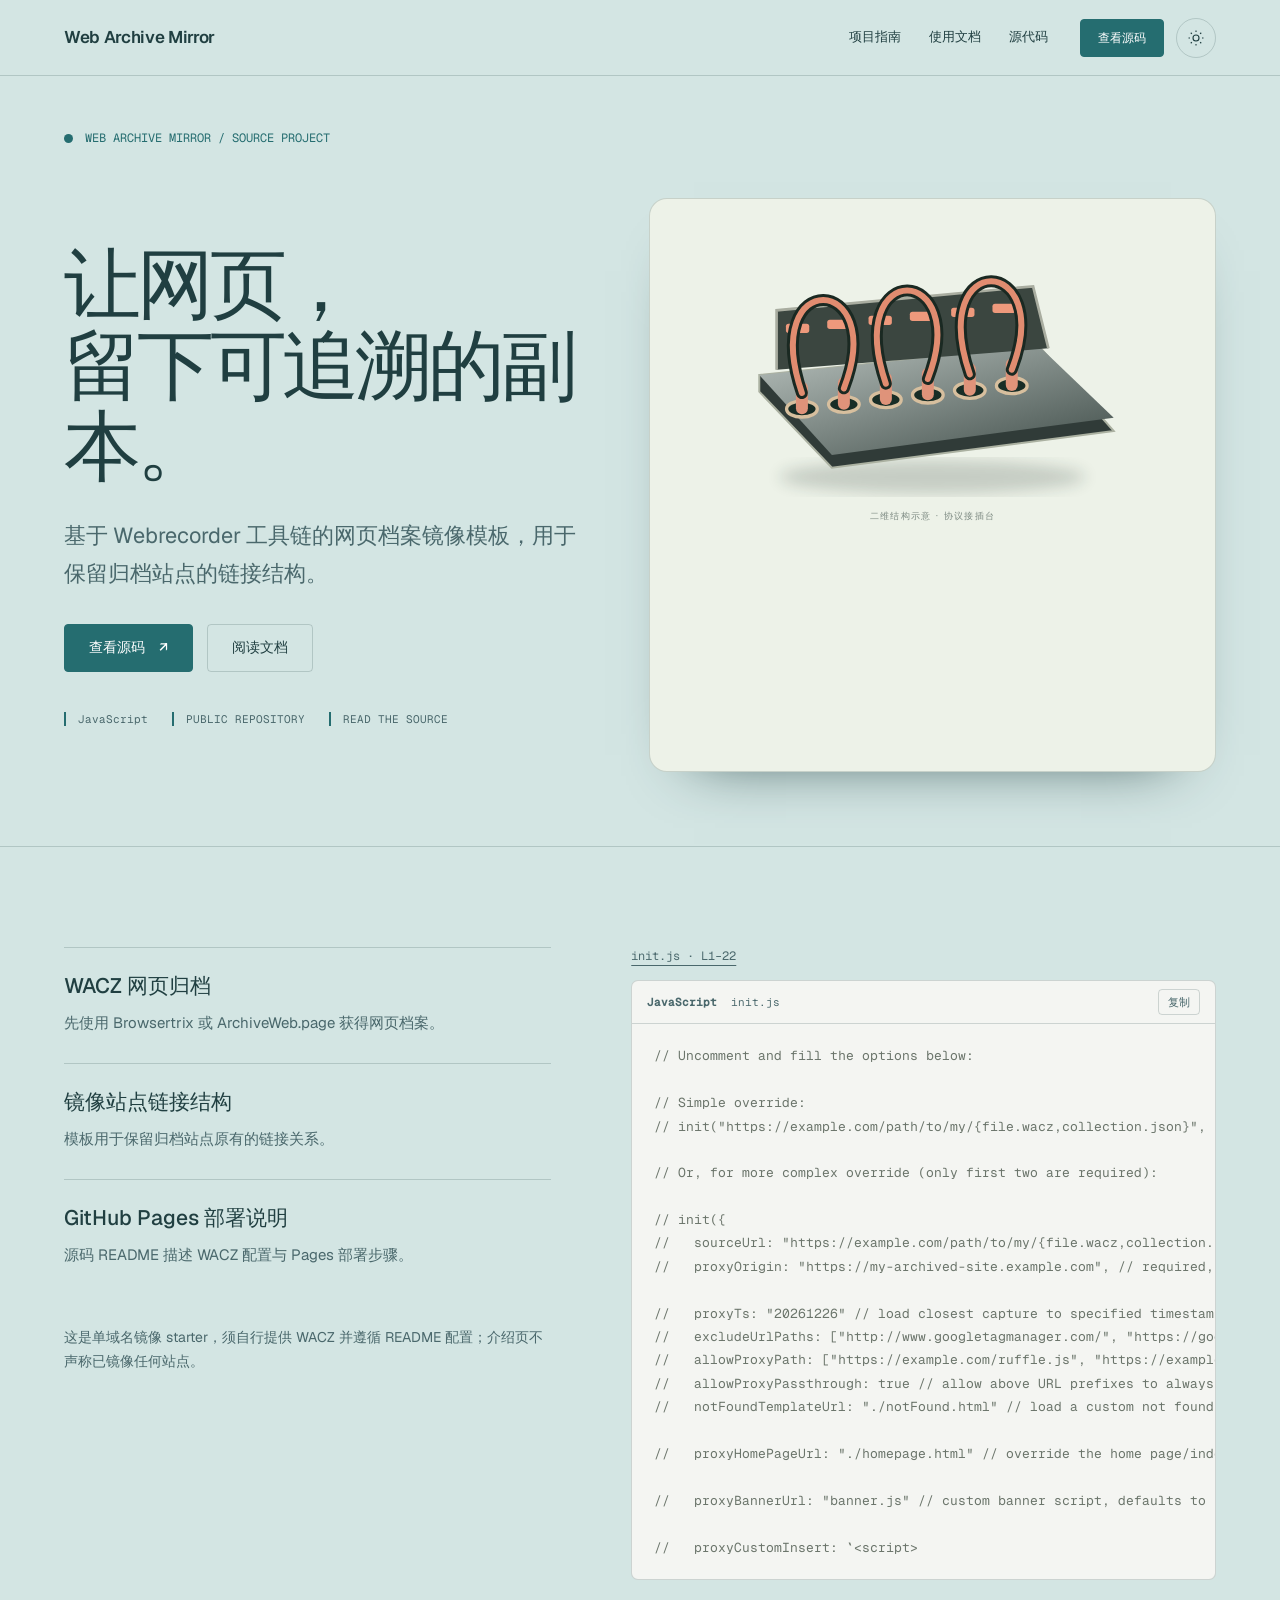
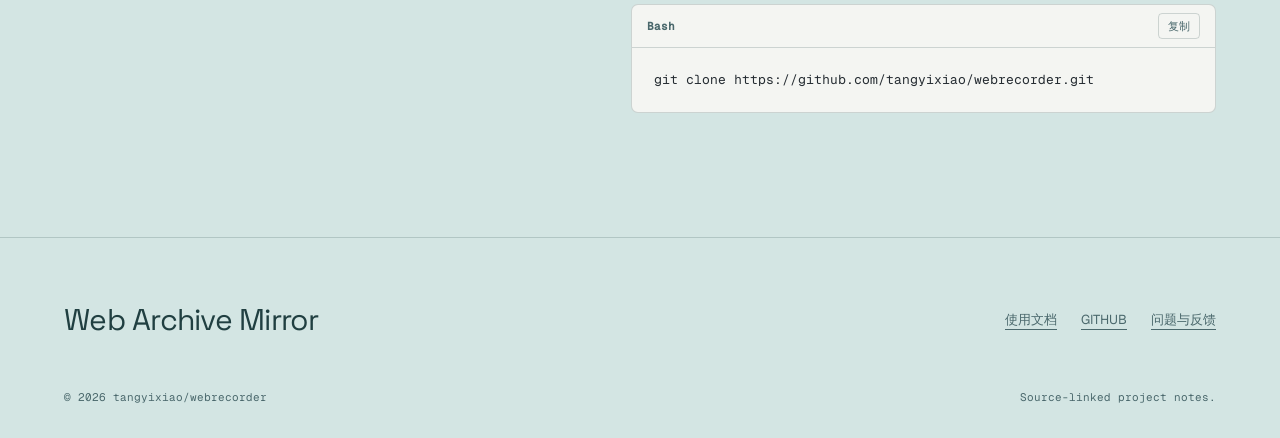
==== commit cdd510a9: "feat(web): add a bilingual project guide" ====
--- a/index.html
+++ b/index.html
@@ -1,4 +1,4 @@
-<!doctype html><html lang="zh-CN" data-project="webrecorder" data-family="terminal"><head><meta charset="utf-8"><meta name="viewport" content="width=device-width, initial-scale=1"><meta name="description" content="基于 Webrecorder 工具链的网页档案镜像模板，用于保留归档站点的链接结构。"><meta name="color-scheme" content="light dark"><title>Web Archive Mirror · 让网页， 留下可追溯的副本。</title><link rel="stylesheet" href="assets/fonts/fonts.css"><link rel="stylesheet" href="assets/fonts/display.css"><link rel="stylesheet" href="assets/site.css"><link rel="stylesheet" href="assets/docs-v3.css"><link rel="stylesheet" href="assets/three/view3d.css"><link rel="stylesheet" href="assets/polish.css"><style>:root{--font-body:"Geist","PingFang SC","Microsoft YaHei",sans-serif;--font-text:var(--font-body);--model-accent:var(--accent);--font-display:"Space Grotesk","Songti SC","SimSun",serif;--font-mono:"Geist Mono","SFMono-Regular",Consolas,monospace}html[data-theme="light"]{--bg:#D3E5E3;--surface:#EDF2E8;--ink:#203F41;--muted:#4a686c;--accent:#256d70;--accent-ink:#FFFFFF;--line:color-mix(in srgb,#203F41 19%,transparent);color-scheme:light}html[data-theme="dark"]{--bg:#132729;--surface:#203D40;--ink:#E2F1E8;--muted:#9abfc0;--accent:#8ad0cb;--accent-ink:#000000;--line:color-mix(in srgb,#E2F1E8 19%,transparent);color-scheme:dark}</style><script src="assets/theme.js"></script><link rel="icon" type="image/svg+xml" href="favicon.svg"></head><body><header class="nav site-nav"><div class="wrap nav-inner"><a class="skip-link" href="#top">跳到正文</a><a class="site-brand" href="index.html">Web Archive Mirror</a><nav class="site-links" aria-label="项目导航"><a href="docs.html">使用文档</a><a href="https://github.com/tangyixiao/webrecorder">源代码</a></nav><div class="nav-controls"><a class="btn nav-cta" href="https://github.com/tangyixiao/webrecorder">查看源码</a><button class="site-theme" type="button" data-theme-toggle aria-label="切换深浅色" aria-pressed="false"><svg width="18" height="18" viewBox="0 0 24 24" fill="none" stroke="currentColor" stroke-width="1.5" aria-hidden="true"><circle cx="12" cy="12" r="4"/><path d="M12 2v2m0 16v2M2 12h2m16 0h2M5 5l1.5 1.5m11 11L19 19M5 19l1.5-1.5m11-11L19 5"/></svg></button><button class="site-menu-toggle" data-menu-toggle type="button" aria-label="菜单" aria-expanded="false" aria-controls="site-drawer"><svg width="20" height="20" viewBox="0 0 20 20" fill="none" stroke="currentColor" stroke-width="1.4" aria-hidden="true"><path d="M3 6h14M3 14h14"/></svg></button></div></div><nav class="site-drawer" id="site-drawer" hidden><a href="index.html">项目首页</a><a href="docs.html">使用文档</a><a href="https://github.com/tangyixiao/webrecorder">查看源码</a><p class="drawer-note">Web Archive Mirror</p></nav></header><main id="top"><article><section class="terminal-hero"><div class="wrap"><div class="terminal-label">WEB ARCHIVE MIRROR / SOURCE PROJECT</div><div class="terminal-grid"><div><h1 class="terminal-title">让网页，<br>留下可追溯的副本。</h1><p class="lede" style="margin-top:28px">基于 Webrecorder 工具链的网页档案镜像模板，用于保留归档站点的链接结构。</p><div class="actions"><a class="btn" href="https://github.com/tangyixiao/webrecorder">查看源码 <span aria-hidden="true">↗</span></a><a class="btn secondary" href="docs.html">阅读文档</a></div><div class="terminal-facts"><span>JavaScript</span><span>PUBLIC REPOSITORY</span><span>READ THE SOURCE</span></div></div><div class="terminal-stage"><div class="project-3d" data-model="bridge" data-model-lang="zh-CN"><img src="assets/three/fallbacks/bridge.svg" alt="项目结构示意"></div></div></div></div></section><section class="section top-rule"><div class="wrap code-layout"><div><ul class="caps"><li><h3>WACZ 网页归档</h3><p>先使用 Browsertrix 或 ArchiveWeb.page 获得网页档案。</p></li><li><h3>镜像站点链接结构</h3><p>模板用于保留归档站点原有的链接关系。</p></li><li><h3>GitHub Pages 部署说明</h3><p>源码 README 描述 WACZ 配置与 Pages 部署步骤。</p></li></ul><p class="status-note" style="margin-top:30px">这是单域名镜像 starter，须自行提供 WACZ 并遵循 README 配置；介绍页不声称已镜像任何站点。</p></div><div><div class="source-area" id="source-code"><a class="source-link" href="https://github.com/tangyixiao/webrecorder/blob/bb8e271a82b9e093eb609e6050a3a0c9da90dc49/init.js#L1-L22">init.js · L1–22</a><div class="docs-code" data-code-block><div class="docs-code-toolbar"><span class="docs-code-language">JavaScript</span><span class="docs-code-file">init.js</span><button class="docs-code-copy" type="button" data-copy-code aria-label="复制代码">复制</button><span class="docs-copy-status" role="status" aria-live="polite"></span></div><pre tabindex="0"><code class="highlight language-javascript" data-language="javascript"><span class="tok-c1">// Uncomment and fill the options below:</span>
+<!doctype html><html lang="zh-CN" data-project="webrecorder" data-family="terminal"><head><meta charset="utf-8"><meta name="viewport" content="width=device-width, initial-scale=1"><meta name="description" content="基于 Webrecorder 工具链的网页档案镜像模板，用于保留归档站点的链接结构。"><meta name="color-scheme" content="light dark"><title>Web Archive Mirror · 让网页， 留下可追溯的副本。</title><link rel="stylesheet" href="assets/fonts/fonts.css"><link rel="stylesheet" href="assets/fonts/display.css"><link rel="stylesheet" href="assets/site.css"><link rel="stylesheet" href="assets/docs-v3.css"><link rel="stylesheet" href="assets/three/view3d.css"><link rel="stylesheet" href="assets/polish.css"><style>:root{--font-body:"Geist","PingFang SC","Microsoft YaHei",sans-serif;--font-text:var(--font-body);--model-accent:var(--accent);--font-display:"Space Grotesk","Songti SC","SimSun",serif;--font-mono:"Geist Mono","SFMono-Regular",Consolas,monospace}html[data-theme="light"]{--bg:#D3E5E3;--surface:#EDF2E8;--ink:#203F41;--muted:#4a686c;--accent:#256d70;--accent-ink:#FFFFFF;--line:color-mix(in srgb,#203F41 19%,transparent);color-scheme:light}html[data-theme="dark"]{--bg:#132729;--surface:#203D40;--ink:#E2F1E8;--muted:#9abfc0;--accent:#8ad0cb;--accent-ink:#000000;--line:color-mix(in srgb,#E2F1E8 19%,transparent);color-scheme:dark}</style><script src="assets/theme.js"></script><link rel="icon" type="image/svg+xml" href="favicon.svg"></head><body><header class="nav site-nav"><div class="wrap nav-inner"><a class="skip-link" href="#top">跳到正文</a><a class="site-brand" href="index.html">Web Archive Mirror</a><nav class="site-links" aria-label="项目导航"><a href="project-website/site/index.html">项目指南</a><a href="docs.html">使用文档</a><a href="https://github.com/tangyixiao/webrecorder">源代码</a></nav><div class="nav-controls"><a class="btn nav-cta" href="https://github.com/tangyixiao/webrecorder">查看源码</a><button class="site-theme" type="button" data-theme-toggle aria-label="切换深浅色" aria-pressed="false"><svg width="18" height="18" viewBox="0 0 24 24" fill="none" stroke="currentColor" stroke-width="1.5" aria-hidden="true"><circle cx="12" cy="12" r="4"/><path d="M12 2v2m0 16v2M2 12h2m16 0h2M5 5l1.5 1.5m11 11L19 19M5 19l1.5-1.5m11-11L19 5"/></svg></button><button class="site-menu-toggle" data-menu-toggle type="button" aria-label="菜单" aria-expanded="false" aria-controls="site-drawer"><svg width="20" height="20" viewBox="0 0 20 20" fill="none" stroke="currentColor" stroke-width="1.4" aria-hidden="true"><path d="M3 6h14M3 14h14"/></svg></button></div></div><nav class="site-drawer" id="site-drawer" hidden><a href="project-website/site/index.html">项目指南</a><a href="index.html">项目首页</a><a href="docs.html">使用文档</a><a href="https://github.com/tangyixiao/webrecorder">查看源码</a><p class="drawer-note">Web Archive Mirror</p></nav></header><main id="top"><article><section class="terminal-hero"><div class="wrap"><div class="terminal-label">WEB ARCHIVE MIRROR / SOURCE PROJECT</div><div class="terminal-grid"><div><h1 class="terminal-title">让网页，<br>留下可追溯的副本。</h1><p class="lede" style="margin-top:28px">基于 Webrecorder 工具链的网页档案镜像模板，用于保留归档站点的链接结构。</p><div class="actions"><a class="btn" href="https://github.com/tangyixiao/webrecorder">查看源码 <span aria-hidden="true">↗</span></a><a class="btn secondary" href="docs.html">阅读文档</a></div><div class="terminal-facts"><span>JavaScript</span><span>PUBLIC REPOSITORY</span><span>READ THE SOURCE</span></div></div><div class="terminal-stage"><div class="project-3d" data-model="bridge" data-model-lang="zh-CN"><img src="assets/three/fallbacks/bridge.svg" alt="项目结构示意"></div></div></div></div></section><section class="section top-rule"><div class="wrap code-layout"><div><ul class="caps"><li><h3>WACZ 网页归档</h3><p>先使用 Browsertrix 或 ArchiveWeb.page 获得网页档案。</p></li><li><h3>镜像站点链接结构</h3><p>模板用于保留归档站点原有的链接关系。</p></li><li><h3>GitHub Pages 部署说明</h3><p>源码 README 描述 WACZ 配置与 Pages 部署步骤。</p></li></ul><p class="status-note" style="margin-top:30px">这是单域名镜像 starter，须自行提供 WACZ 并遵循 README 配置；介绍页不声称已镜像任何站点。</p></div><div><div class="source-area" id="source-code"><a class="source-link" href="https://github.com/tangyixiao/webrecorder/blob/bb8e271a82b9e093eb609e6050a3a0c9da90dc49/init.js#L1-L22">init.js · L1–22</a><div class="docs-code" data-code-block><div class="docs-code-toolbar"><span class="docs-code-language">JavaScript</span><span class="docs-code-file">init.js</span><button class="docs-code-copy" type="button" data-copy-code aria-label="复制代码">复制</button><span class="docs-copy-status" role="status" aria-live="polite"></span></div><pre tabindex="0"><code class="highlight language-javascript" data-language="javascript"><span class="tok-c1">// Uncomment and fill the options below:</span>
 
 <span class="tok-c1">// Simple override:</span>
 <span class="tok-c1">// init(&quot;https://example.com/path/to/my/{file.wacz,collection.json}&quot;, &quot;https://my-archived-site.example.com&quot;, &quot;&lt;optional timestamp&gt;&quot;);</span>
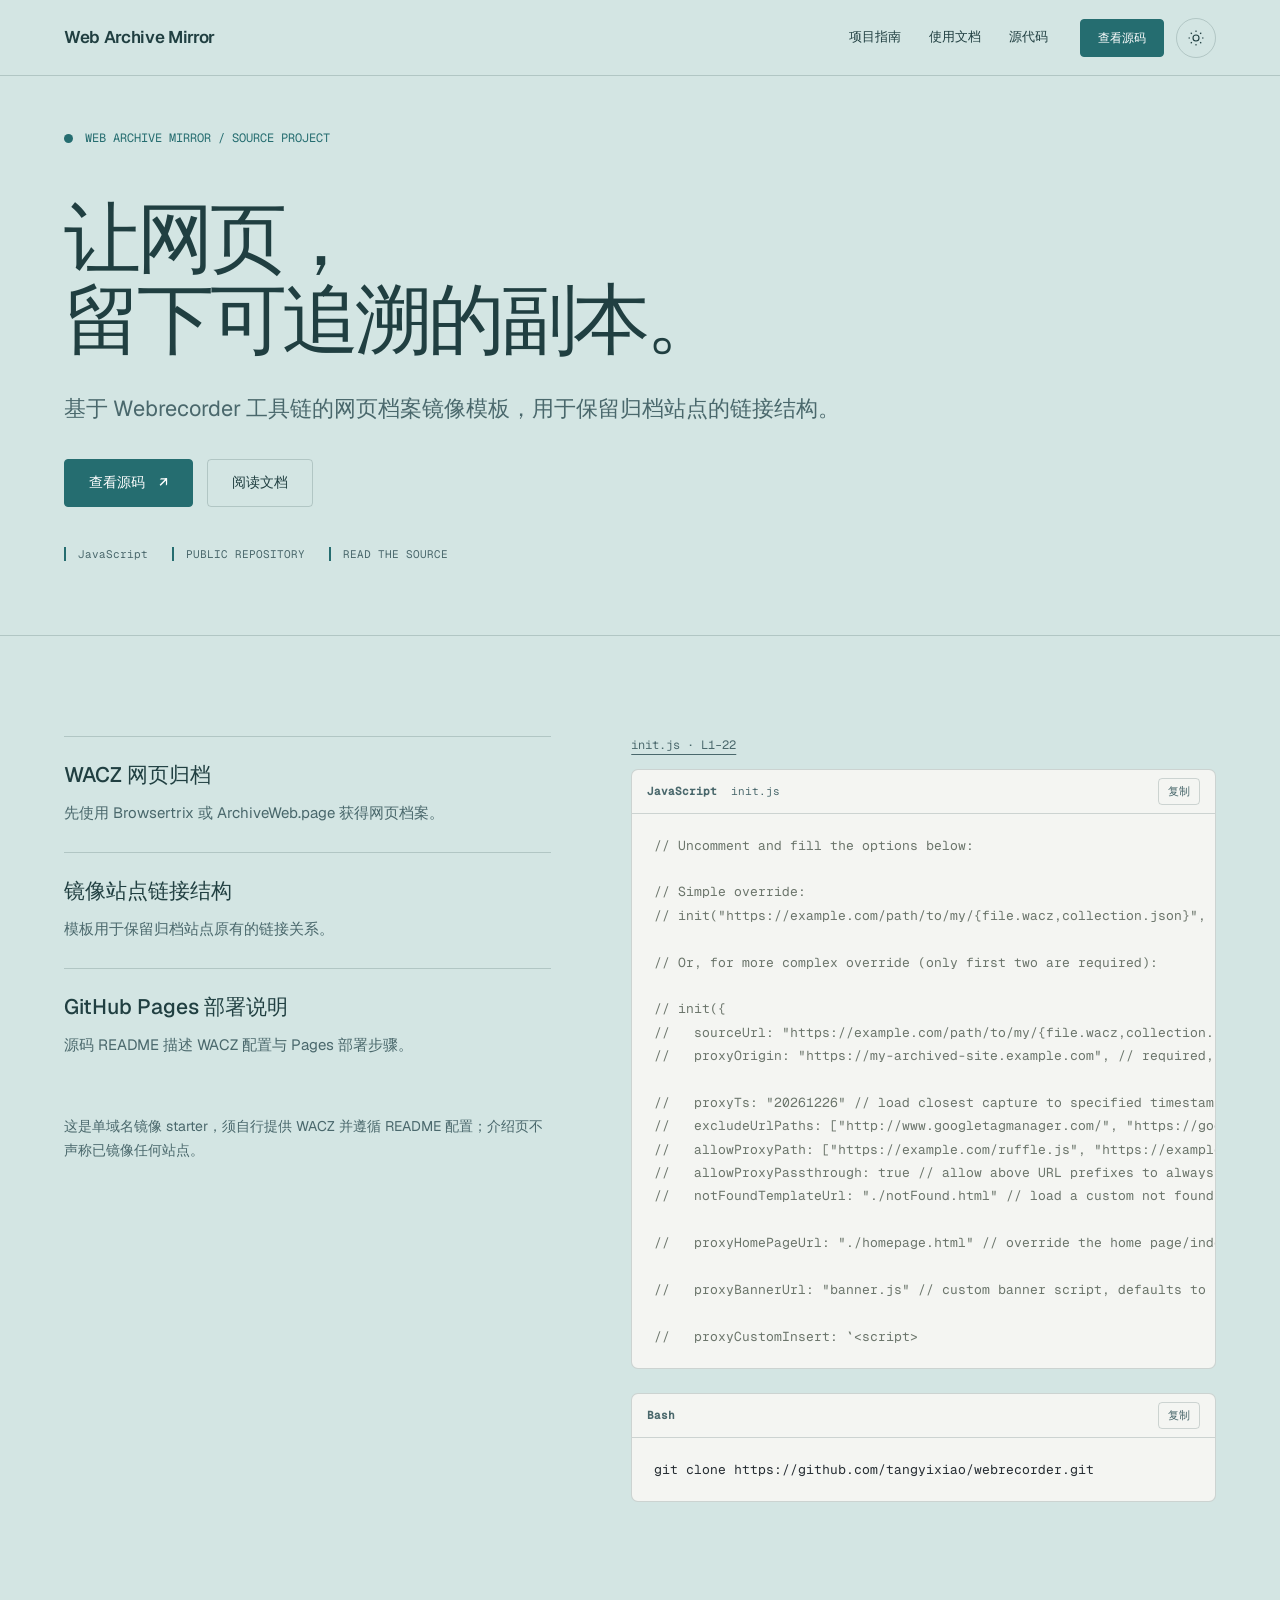
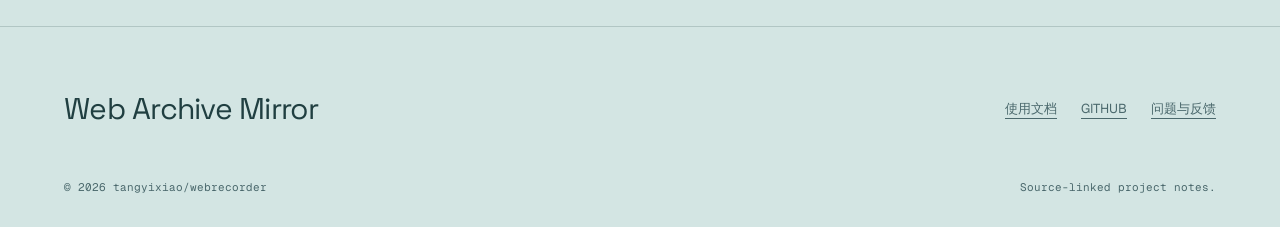
==== commit 49b71cf8: "fix(site): remove decorative 3D Remove the decorative model from the project homepage and its unused" ====
--- a/index.html
+++ b/index.html
@@ -1,4 +1,4 @@
-<!doctype html><html lang="zh-CN" data-project="webrecorder" data-family="terminal"><head><meta charset="utf-8"><meta name="viewport" content="width=device-width, initial-scale=1"><meta name="description" content="基于 Webrecorder 工具链的网页档案镜像模板，用于保留归档站点的链接结构。"><meta name="color-scheme" content="light dark"><title>Web Archive Mirror · 让网页， 留下可追溯的副本。</title><link rel="stylesheet" href="assets/fonts/fonts.css"><link rel="stylesheet" href="assets/fonts/display.css"><link rel="stylesheet" href="assets/site.css"><link rel="stylesheet" href="assets/docs-v3.css"><link rel="stylesheet" href="assets/three/view3d.css"><link rel="stylesheet" href="assets/polish.css"><style>:root{--font-body:"Geist","PingFang SC","Microsoft YaHei",sans-serif;--font-text:var(--font-body);--model-accent:var(--accent);--font-display:"Space Grotesk","Songti SC","SimSun",serif;--font-mono:"Geist Mono","SFMono-Regular",Consolas,monospace}html[data-theme="light"]{--bg:#D3E5E3;--surface:#EDF2E8;--ink:#203F41;--muted:#4a686c;--accent:#256d70;--accent-ink:#FFFFFF;--line:color-mix(in srgb,#203F41 19%,transparent);color-scheme:light}html[data-theme="dark"]{--bg:#132729;--surface:#203D40;--ink:#E2F1E8;--muted:#9abfc0;--accent:#8ad0cb;--accent-ink:#000000;--line:color-mix(in srgb,#E2F1E8 19%,transparent);color-scheme:dark}</style><script src="assets/theme.js"></script><link rel="icon" type="image/svg+xml" href="favicon.svg"></head><body><header class="nav site-nav"><div class="wrap nav-inner"><a class="skip-link" href="#top">跳到正文</a><a class="site-brand" href="index.html">Web Archive Mirror</a><nav class="site-links" aria-label="项目导航"><a href="project-website/site/index.html">项目指南</a><a href="docs.html">使用文档</a><a href="https://github.com/tangyixiao/webrecorder">源代码</a></nav><div class="nav-controls"><a class="btn nav-cta" href="https://github.com/tangyixiao/webrecorder">查看源码</a><button class="site-theme" type="button" data-theme-toggle aria-label="切换深浅色" aria-pressed="false"><svg width="18" height="18" viewBox="0 0 24 24" fill="none" stroke="currentColor" stroke-width="1.5" aria-hidden="true"><circle cx="12" cy="12" r="4"/><path d="M12 2v2m0 16v2M2 12h2m16 0h2M5 5l1.5 1.5m11 11L19 19M5 19l1.5-1.5m11-11L19 5"/></svg></button><button class="site-menu-toggle" data-menu-toggle type="button" aria-label="菜单" aria-expanded="false" aria-controls="site-drawer"><svg width="20" height="20" viewBox="0 0 20 20" fill="none" stroke="currentColor" stroke-width="1.4" aria-hidden="true"><path d="M3 6h14M3 14h14"/></svg></button></div></div><nav class="site-drawer" id="site-drawer" hidden><a href="project-website/site/index.html">项目指南</a><a href="index.html">项目首页</a><a href="docs.html">使用文档</a><a href="https://github.com/tangyixiao/webrecorder">查看源码</a><p class="drawer-note">Web Archive Mirror</p></nav></header><main id="top"><article><section class="terminal-hero"><div class="wrap"><div class="terminal-label">WEB ARCHIVE MIRROR / SOURCE PROJECT</div><div class="terminal-grid"><div><h1 class="terminal-title">让网页，<br>留下可追溯的副本。</h1><p class="lede" style="margin-top:28px">基于 Webrecorder 工具链的网页档案镜像模板，用于保留归档站点的链接结构。</p><div class="actions"><a class="btn" href="https://github.com/tangyixiao/webrecorder">查看源码 <span aria-hidden="true">↗</span></a><a class="btn secondary" href="docs.html">阅读文档</a></div><div class="terminal-facts"><span>JavaScript</span><span>PUBLIC REPOSITORY</span><span>READ THE SOURCE</span></div></div><div class="terminal-stage"><div class="project-3d" data-model="bridge" data-model-lang="zh-CN"><img src="assets/three/fallbacks/bridge.svg" alt="项目结构示意"></div></div></div></div></section><section class="section top-rule"><div class="wrap code-layout"><div><ul class="caps"><li><h3>WACZ 网页归档</h3><p>先使用 Browsertrix 或 ArchiveWeb.page 获得网页档案。</p></li><li><h3>镜像站点链接结构</h3><p>模板用于保留归档站点原有的链接关系。</p></li><li><h3>GitHub Pages 部署说明</h3><p>源码 README 描述 WACZ 配置与 Pages 部署步骤。</p></li></ul><p class="status-note" style="margin-top:30px">这是单域名镜像 starter，须自行提供 WACZ 并遵循 README 配置；介绍页不声称已镜像任何站点。</p></div><div><div class="source-area" id="source-code"><a class="source-link" href="https://github.com/tangyixiao/webrecorder/blob/bb8e271a82b9e093eb609e6050a3a0c9da90dc49/init.js#L1-L22">init.js · L1–22</a><div class="docs-code" data-code-block><div class="docs-code-toolbar"><span class="docs-code-language">JavaScript</span><span class="docs-code-file">init.js</span><button class="docs-code-copy" type="button" data-copy-code aria-label="复制代码">复制</button><span class="docs-copy-status" role="status" aria-live="polite"></span></div><pre tabindex="0"><code class="highlight language-javascript" data-language="javascript"><span class="tok-c1">// Uncomment and fill the options below:</span>
+<!doctype html><html lang="zh-CN" data-project="webrecorder" data-family="terminal"><head><meta charset="utf-8"><meta name="viewport" content="width=device-width, initial-scale=1"><meta name="description" content="基于 Webrecorder 工具链的网页档案镜像模板，用于保留归档站点的链接结构。"><meta name="color-scheme" content="light dark"><title>Web Archive Mirror · 让网页， 留下可追溯的副本。</title><link rel="stylesheet" href="assets/fonts/fonts.css"><link rel="stylesheet" href="assets/fonts/display.css"><link rel="stylesheet" href="assets/site.css"><link rel="stylesheet" href="assets/docs-v3.css"><link rel="stylesheet" href="assets/polish.css"><style>:root{--font-body:"Geist","PingFang SC","Microsoft YaHei",sans-serif;--font-text:var(--font-body);--model-accent:var(--accent);--font-display:"Space Grotesk","Songti SC","SimSun",serif;--font-mono:"Geist Mono","SFMono-Regular",Consolas,monospace}html[data-theme="light"]{--bg:#D3E5E3;--surface:#EDF2E8;--ink:#203F41;--muted:#4a686c;--accent:#256d70;--accent-ink:#FFFFFF;--line:color-mix(in srgb,#203F41 19%,transparent);color-scheme:light}html[data-theme="dark"]{--bg:#132729;--surface:#203D40;--ink:#E2F1E8;--muted:#9abfc0;--accent:#8ad0cb;--accent-ink:#000000;--line:color-mix(in srgb,#E2F1E8 19%,transparent);color-scheme:dark}.terminal-grid{grid-template-columns:minmax(0,1fr)}</style><script src="assets/theme.js"></script><link rel="icon" type="image/svg+xml" href="favicon.svg"></head><body><header class="nav site-nav"><div class="wrap nav-inner"><a class="skip-link" href="#top">跳到正文</a><a class="site-brand" href="index.html">Web Archive Mirror</a><nav class="site-links" aria-label="项目导航"><a href="project-website/site/index.html">项目指南</a><a href="docs.html">使用文档</a><a href="https://github.com/tangyixiao/webrecorder">源代码</a></nav><div class="nav-controls"><a class="btn nav-cta" href="https://github.com/tangyixiao/webrecorder">查看源码</a><button class="site-theme" type="button" data-theme-toggle aria-label="切换深浅色" aria-pressed="false"><svg width="18" height="18" viewBox="0 0 24 24" fill="none" stroke="currentColor" stroke-width="1.5" aria-hidden="true"><circle cx="12" cy="12" r="4"/><path d="M12 2v2m0 16v2M2 12h2m16 0h2M5 5l1.5 1.5m11 11L19 19M5 19l1.5-1.5m11-11L19 5"/></svg></button><button class="site-menu-toggle" data-menu-toggle type="button" aria-label="菜单" aria-expanded="false" aria-controls="site-drawer"><svg width="20" height="20" viewBox="0 0 20 20" fill="none" stroke="currentColor" stroke-width="1.4" aria-hidden="true"><path d="M3 6h14M3 14h14"/></svg></button></div></div><nav class="site-drawer" id="site-drawer" hidden><a href="project-website/site/index.html">项目指南</a><a href="index.html">项目首页</a><a href="docs.html">使用文档</a><a href="https://github.com/tangyixiao/webrecorder">查看源码</a><p class="drawer-note">Web Archive Mirror</p></nav></header><main id="top"><article><section class="terminal-hero"><div class="wrap"><div class="terminal-label">WEB ARCHIVE MIRROR / SOURCE PROJECT</div><div class="terminal-grid"><div><h1 class="terminal-title">让网页，<br>留下可追溯的副本。</h1><p class="lede" style="margin-top:28px">基于 Webrecorder 工具链的网页档案镜像模板，用于保留归档站点的链接结构。</p><div class="actions"><a class="btn" href="https://github.com/tangyixiao/webrecorder">查看源码 <span aria-hidden="true">↗</span></a><a class="btn secondary" href="docs.html">阅读文档</a></div><div class="terminal-facts"><span>JavaScript</span><span>PUBLIC REPOSITORY</span><span>READ THE SOURCE</span></div></div></div></div></section><section class="section top-rule"><div class="wrap code-layout"><div><ul class="caps"><li><h3>WACZ 网页归档</h3><p>先使用 Browsertrix 或 ArchiveWeb.page 获得网页档案。</p></li><li><h3>镜像站点链接结构</h3><p>模板用于保留归档站点原有的链接关系。</p></li><li><h3>GitHub Pages 部署说明</h3><p>源码 README 描述 WACZ 配置与 Pages 部署步骤。</p></li></ul><p class="status-note" style="margin-top:30px">这是单域名镜像 starter，须自行提供 WACZ 并遵循 README 配置；介绍页不声称已镜像任何站点。</p></div><div><div class="source-area" id="source-code"><a class="source-link" href="https://github.com/tangyixiao/webrecorder/blob/bb8e271a82b9e093eb609e6050a3a0c9da90dc49/init.js#L1-L22">init.js · L1–22</a><div class="docs-code" data-code-block><div class="docs-code-toolbar"><span class="docs-code-language">JavaScript</span><span class="docs-code-file">init.js</span><button class="docs-code-copy" type="button" data-copy-code aria-label="复制代码">复制</button><span class="docs-copy-status" role="status" aria-live="polite"></span></div><pre tabindex="0"><code class="highlight language-javascript" data-language="javascript"><span class="tok-c1">// Uncomment and fill the options below:</span>
 
 <span class="tok-c1">// Simple override:</span>
 <span class="tok-c1">// init(&quot;https://example.com/path/to/my/{file.wacz,collection.json}&quot;, &quot;https://my-archived-site.example.com&quot;, &quot;&lt;optional timestamp&gt;&quot;);</span>
@@ -19,4 +19,4 @@
 
 <span class="tok-c1">//   proxyBannerUrl: &quot;banner.js&quot; // custom banner script, defaults to &#39;banner.js&#39;</span>
 
-<span class="tok-c1">//   proxyCustomInsert: `&lt;script&gt;</span></code></pre></div></div><div class="docs-code" data-code-block><div class="docs-code-toolbar"><span class="docs-code-language">Bash</span><button class="docs-code-copy" type="button" data-copy-code aria-label="复制代码">复制</button><span class="docs-copy-status" role="status" aria-live="polite"></span></div><pre tabindex="0"><code class="highlight language-bash" data-language="bash">git<span class="tok-w"> </span>clone<span class="tok-w"> </span>https://github.com/tangyixiao/webrecorder.git</code></pre></div></div></div></section></article></main><footer class="site-footer"><div class="wrap"><div class="footer-top"><span class="footer-name">Web Archive Mirror</span><nav class="footer-links"><a href="docs.html">使用文档</a><a href="https://github.com/tangyixiao/webrecorder">GITHUB</a><a href="https://github.com/tangyixiao/webrecorder/issues">问题与反馈</a></nav></div><div class="footer-bottom"><span>© 2026 tangyixiao/webrecorder</span><span>Source-linked project notes.</span></div></div></footer><script src="assets/site.js" defer></script><script src="assets/docs-v3.js" defer></script><script type="module" src="assets/three/view3d.js"></script></body></html>+<span class="tok-c1">//   proxyCustomInsert: `&lt;script&gt;</span></code></pre></div></div><div class="docs-code" data-code-block><div class="docs-code-toolbar"><span class="docs-code-language">Bash</span><button class="docs-code-copy" type="button" data-copy-code aria-label="复制代码">复制</button><span class="docs-copy-status" role="status" aria-live="polite"></span></div><pre tabindex="0"><code class="highlight language-bash" data-language="bash">git<span class="tok-w"> </span>clone<span class="tok-w"> </span>https://github.com/tangyixiao/webrecorder.git</code></pre></div></div></div></section></article></main><footer class="site-footer"><div class="wrap"><div class="footer-top"><span class="footer-name">Web Archive Mirror</span><nav class="footer-links"><a href="docs.html">使用文档</a><a href="https://github.com/tangyixiao/webrecorder">GITHUB</a><a href="https://github.com/tangyixiao/webrecorder/issues">问题与反馈</a></nav></div><div class="footer-bottom"><span>© 2026 tangyixiao/webrecorder</span><span>Source-linked project notes.</span></div></div></footer><script src="assets/site.js" defer></script><script src="assets/docs-v3.js" defer></script></body></html>
